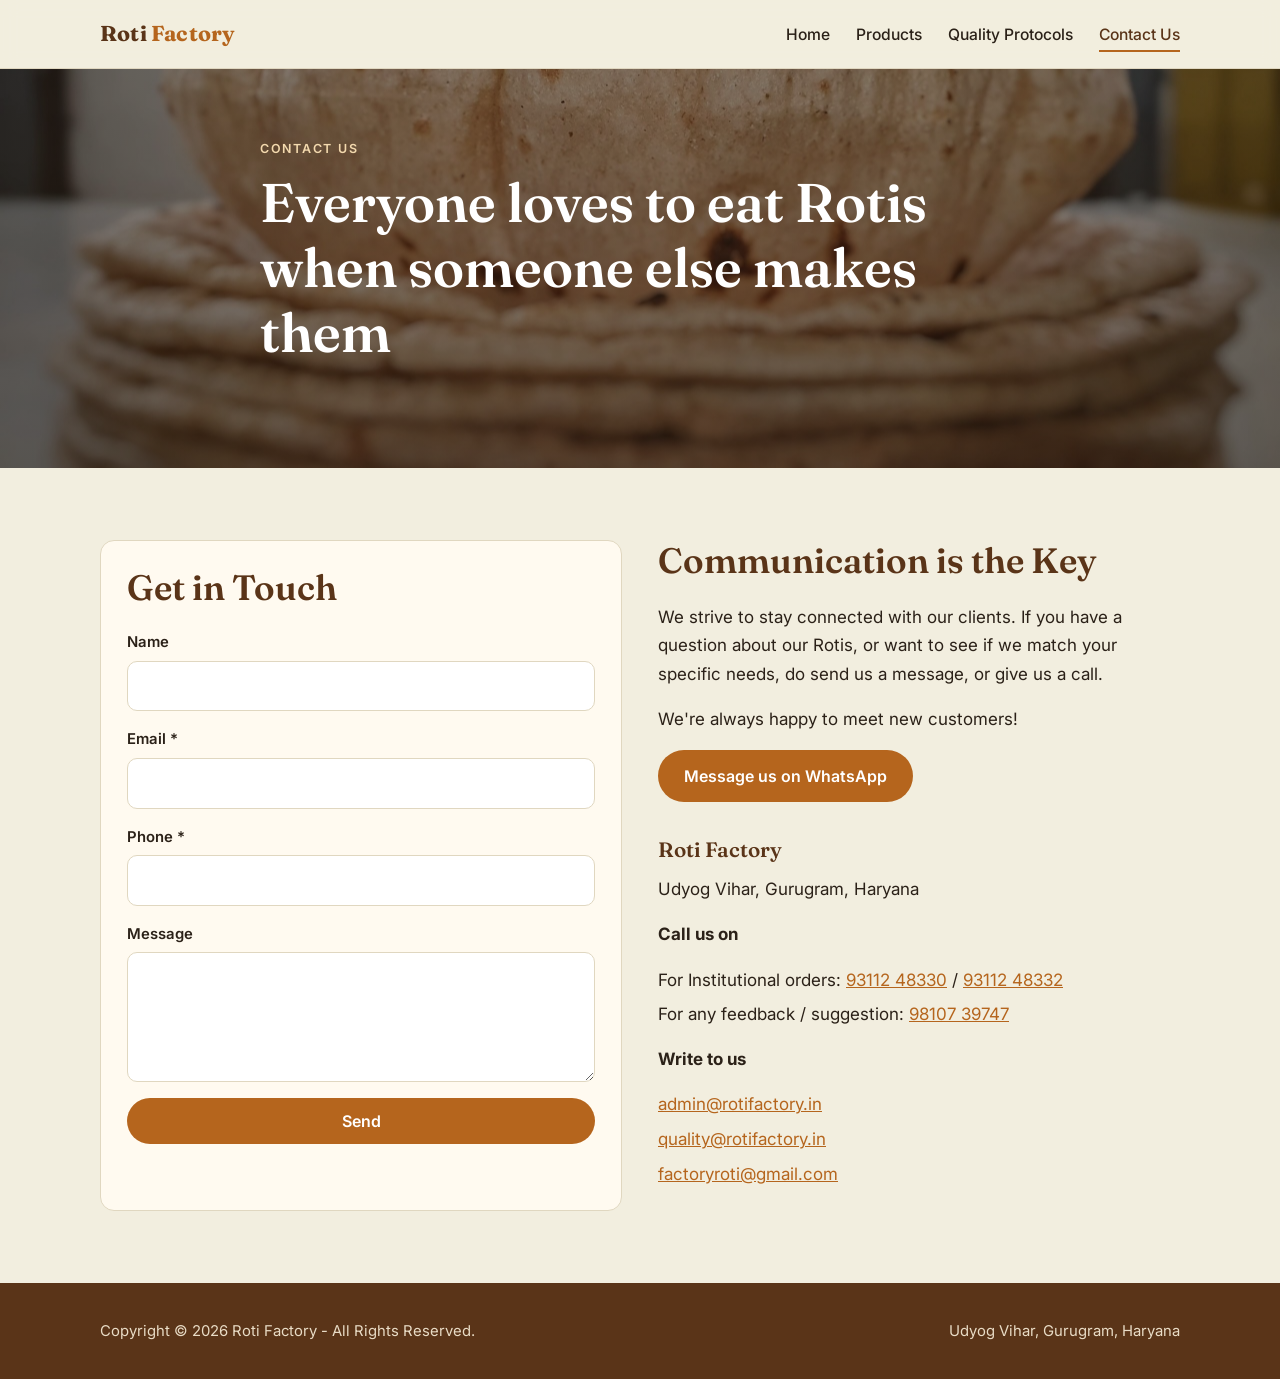
==== contact-us.html @ ac8cdbc5 "Roti Factory site rebuild: pages, photos, client logos, Web3Forms contact form" ====
<!doctype html>
<html lang="en-IN">
<head>
<meta charset="utf-8">
<meta name="viewport" content="width=device-width, initial-scale=1">
<title>Contact Us - Roti Factory</title>
<meta name="description" content="Contact Roti Factory, Udyog Vihar, Gurugram for bulk roti supply to catering, corporate, hotels and hospitals.">
<meta name="theme-color" content="#f2eedf">
<meta name="google-site-verification" content="p2x0LcrmNkjq-Ou--6rIGGnB3i4dapjcu4SXZLHtZ24">
<meta property="og:type" content="website">
<meta property="og:site_name" content="Roti Factory">
<meta property="og:title" content="Contact Us - Roti Factory">
<meta property="og:url" content="https://www.rotifactory.in/contact-us.html">
<meta property="og:image" content="https://www.rotifactory.in/img/hero.jpg">
<link rel="preconnect" href="https://fonts.googleapis.com">
<link rel="preconnect" href="https://fonts.gstatic.com" crossorigin>
<link href="https://fonts.googleapis.com/css2?family=Fraunces:wght@600;700&family=Inter:wght@400;500;600&display=swap" rel="stylesheet">
<link rel="stylesheet" href="style.css">
</head>
<body>
<header class="site-header">
  <div class="wrap">
    <a class="brand" href="index.html">Roti <span>Factory</span></a>
    <button class="menu-btn" aria-label="Menu" aria-expanded="false">Menu</button>
    <nav>
      <ul>
        <li><a href="index.html">Home</a></li>
        <li><a href="products.html">Products</a></li>
        <li><a href="quality-protocols.html">Quality Protocols</a></li>
        <li><a href="contact-us.html" aria-current="page">Contact Us</a></li>
      </ul>
    </nav>
  </div>
</header>

<main>
  <div class="hero small">
    <div class="wrap">
      <div class="eyebrow" style="color:#f3d9ae">Contact Us</div>
      <h1>Everyone loves to eat Rotis when someone else makes them</h1>
    </div>
  </div>

  <section>
    <div class="wrap">
      <div class="split">
        <div class="panel">
          <h2>Get in Touch</h2>
          <form id="contact-form" novalidate>
            <!-- Get a free access key at https://web3forms.com (enter your email, key arrives by mail) and paste it below -->
            <input type="hidden" name="access_key" value="d5fccc11-8921-42d3-9088-ae8025f32817">
            <input type="hidden" name="subject" value="New enquiry from rotifactory.in">
            <input type="hidden" name="from_name" value="Roti Factory Website">
            <input type="checkbox" name="botcheck" class="hp" tabindex="-1" autocomplete="off" aria-hidden="true">
            <label>Name
              <input type="text" name="name" autocomplete="name">
            </label>
            <label>Email *
              <input type="email" name="email" required autocomplete="email">
            </label>
            <label>Phone *
              <input type="tel" name="phone" required autocomplete="tel">
            </label>
            <label>Message
              <textarea name="message"></textarea>
            </label>
            <button class="btn" type="submit">Send</button>
            <div id="form-status" role="status" aria-live="polite"></div>
          </form>
        </div>

        <div>
          <h2>Communication is the Key</h2>
          <p>We strive to stay connected with our clients. If you have a question about our Rotis, or want to see if we match your specific needs, do send us a message, or give us a call.</p>
          <p>We're always happy to meet new customers!</p>
          <p><a class="btn" href="https://wa.me/919310078213" rel="noopener">Message us on WhatsApp</a></p>

          <h3 style="margin-top:36px">Roti Factory</h3>
          <p>Udyog Vihar, Gurugram, Haryana</p>
          <p><strong>Call us on</strong></p>
          <ul class="contact-list">
            <li>For Institutional orders: <a href="tel:+919311248330">93112 48330</a> / <a href="tel:+919311248332">93112 48332</a></li>
            <li>For any feedback / suggestion: <a href="tel:+919810739747">98107 39747</a></li>
          </ul>
          <p><strong>Write to us</strong></p>
          <ul class="contact-list">
            <li><a href="mailto:admin@rotifactory.in">admin@rotifactory.in</a></li>
            <li><a href="mailto:quality@rotifactory.in">quality@rotifactory.in</a></li>
            <li><a href="mailto:factoryroti@gmail.com">factoryroti@gmail.com</a></li>
          </ul>
        </div>
      </div>
    </div>
  </section>
</main>

<footer class="site-footer">
  <div class="wrap">
    <div>Copyright &copy; 2026 Roti Factory - All Rights Reserved.</div>
    <div>Udyog Vihar, Gurugram, Haryana</div>
  </div>
</footer>
<script src="script.js"></script>
</body>
</html>
---- style.css ----
:root{
  --bg:#f2eedf;
  --card:#fffaf0;
  --ink:#2b2118;
  --muted:#6e6152;
  --accent:#b5651d;
  --deep:#5a3418;
  --line:#e0d7c0;
  --radius:14px;
  --max:1120px;
}
*{box-sizing:border-box}
html{scroll-behavior:smooth}
body{margin:0;background:var(--bg);color:var(--ink);font-family:"Inter",system-ui,-apple-system,"Segoe UI",Roboto,sans-serif;line-height:1.65;font-size:17px}
img{max-width:100%;display:block}
a{color:var(--accent)}
h1,h2,h3,h4{font-family:"Fraunces",Georgia,serif;line-height:1.2;color:var(--deep);margin:0 0 .6em}
h1{font-size:clamp(2rem,5vw,3.4rem);font-weight:600}
h2{font-size:clamp(1.6rem,3.2vw,2.2rem);font-weight:600}
h3{font-size:1.3rem;font-weight:600}
p{margin:0 0 1em}
.wrap{max-width:var(--max);margin:0 auto;padding:0 20px}

/* header */
.site-header{position:sticky;top:0;z-index:20;background:rgba(242,238,223,.94);backdrop-filter:blur(8px);border-bottom:1px solid var(--line)}
.site-header .wrap{display:flex;align-items:center;justify-content:space-between;min-height:68px}
.brand{font-family:"Fraunces",Georgia,serif;font-weight:700;font-size:1.35rem;color:var(--deep);text-decoration:none;letter-spacing:.2px}
.brand span{color:var(--accent)}
nav ul{list-style:none;display:flex;gap:26px;margin:0;padding:0}
nav a{color:var(--ink);text-decoration:none;font-weight:500;font-size:.98rem;padding:6px 0;border-bottom:2px solid transparent}
nav a:hover,nav a[aria-current="page"]{border-color:var(--accent);color:var(--deep)}
.menu-btn{display:none;background:none;border:1px solid var(--line);border-radius:8px;padding:8px 12px;font-size:1rem;cursor:pointer;color:var(--deep)}
@media(max-width:760px){
  .menu-btn{display:block}
  nav{position:absolute;left:0;right:0;top:100%;background:var(--bg);border-bottom:1px solid var(--line);display:none}
  nav.open{display:block}
  nav ul{flex-direction:column;gap:0;padding:8px 20px 16px}
  nav a{display:block;padding:12px 0}
}

/* hero */
.hero{position:relative;color:#fff;background:#3a2615 center/cover no-repeat;background-image:linear-gradient(rgba(35,20,8,.55),rgba(35,20,8,.65)),url("img/hero.jpg");min-height:62vh;display:flex;align-items:center}
.hero.small{min-height:34vh}
.hero .wrap{padding-top:70px;padding-bottom:70px}
.hero h1{color:#fff;max-width:760px}
.btn{display:inline-block;background:var(--accent);color:#fff;text-decoration:none;font-weight:600;padding:13px 26px;border-radius:999px;border:0;cursor:pointer;font-size:1rem;font-family:inherit;transition:background .15s,transform .15s}
.btn:hover{background:var(--deep);transform:translateY(-1px)}
.btn.ghost{background:transparent;border:1.5px solid var(--accent);color:var(--accent)}
.btn.ghost:hover{background:var(--accent);color:#fff}

/* sections */
section{padding:72px 0}
section.alt{background:var(--card);border-top:1px solid var(--line);border-bottom:1px solid var(--line)}
.eyebrow{text-transform:uppercase;letter-spacing:.14em;font-size:.78rem;font-weight:600;color:var(--accent);margin-bottom:10px}
.grid{display:grid;gap:26px}
.grid.three{grid-template-columns:repeat(3,1fr)}
.grid.two{grid-template-columns:repeat(2,1fr)}
.grid.four{grid-template-columns:repeat(4,1fr)}
@media(max-width:900px){.grid.three,.grid.four{grid-template-columns:1fr 1fr}}
@media(max-width:620px){.grid.three,.grid.two,.grid.four{grid-template-columns:1fr}}
.card{background:var(--card);border:1px solid var(--line);border-radius:var(--radius);overflow:hidden;display:flex;flex-direction:column}
section.alt .card{background:var(--bg)}
.card .img{aspect-ratio:4/3;background:#e7dfc8;overflow:hidden}
.card .img img{width:100%;height:100%;object-fit:cover}
.card .body{padding:22px 22px 26px;display:flex;flex-direction:column;gap:6px;flex:1}
.card .body .btn{align-self:flex-start;margin-top:auto}
.lede{font-size:1.15rem;color:var(--muted);max-width:720px}

/* client logos */
.clients{display:grid;grid-template-columns:repeat(6,1fr);gap:22px;align-items:center;margin-top:30px}
.clients img{width:100%;height:70px;object-fit:contain}
@media(max-width:900px){.clients{grid-template-columns:repeat(4,1fr)}}
@media(max-width:620px){.clients{grid-template-columns:repeat(3,1fr);gap:16px}
  .clients img{height:52px}}

/* team */
.person{background:var(--card);border:1px solid var(--line);border-radius:var(--radius);padding:24px}
.avatar{width:54px;height:54px;border-radius:50%;background:var(--accent);color:#fff;display:grid;place-items:center;font-family:"Fraunces",Georgia,serif;font-weight:600;font-size:1.2rem;margin-bottom:14px}
.person h3{margin-bottom:.3em}
.person p{color:var(--muted);font-size:.97rem;margin:0}

/* content pages */
.block{padding:56px 0;border-bottom:1px solid var(--line)}
.block:last-of-type{border-bottom:0}
.block ul{padding-left:1.2em;margin:0 0 1em}
.block li{margin-bottom:.55em}
.split{display:grid;grid-template-columns:1fr 1fr;gap:36px;align-items:start}
@media(max-width:820px){.split{grid-template-columns:1fr}}
.photo{border-radius:var(--radius);overflow:hidden;background:#e7dfc8;aspect-ratio:16/10}
.photo img{width:100%;height:100%;object-fit:cover}
.panel{background:var(--card);border:1px solid var(--line);border-radius:var(--radius);padding:26px}
.product{padding:26px;background:var(--card);border:1px solid var(--line);border-radius:var(--radius)}
.product p{margin:0;color:var(--muted)}
.toc{display:flex;flex-wrap:wrap;gap:10px;margin:24px 0 0}
.toc a{background:var(--card);border:1px solid var(--line);color:var(--deep);text-decoration:none;padding:7px 16px;border-radius:999px;font-size:.92rem}
.toc a:hover{border-color:var(--accent)}
:target{scroll-margin-top:90px}

/* contact */
form{display:grid;gap:16px}
label{font-weight:600;font-size:.93rem;display:grid;gap:6px}
input,textarea{font:inherit;padding:12px 14px;border:1px solid var(--line);border-radius:10px;background:#fff;color:var(--ink)}
input:focus,textarea:focus{outline:2px solid var(--accent);outline-offset:1px}
textarea{min-height:130px;resize:vertical}
.hp{position:absolute;left:-9999px}
#form-status{font-weight:500;min-height:1.4em}
#form-status.ok{color:#2f7a3a}
#form-status.err{color:#b3261e}
.contact-list{list-style:none;padding:0;margin:0 0 1em}
.contact-list li{margin-bottom:.4em}

/* footer */
.site-footer{background:var(--deep);color:#e9dcc6;padding:36px 0;font-size:.93rem}
.site-footer a{color:#f3d9ae}
.site-footer .wrap{display:flex;flex-wrap:wrap;gap:12px;justify-content:space-between}
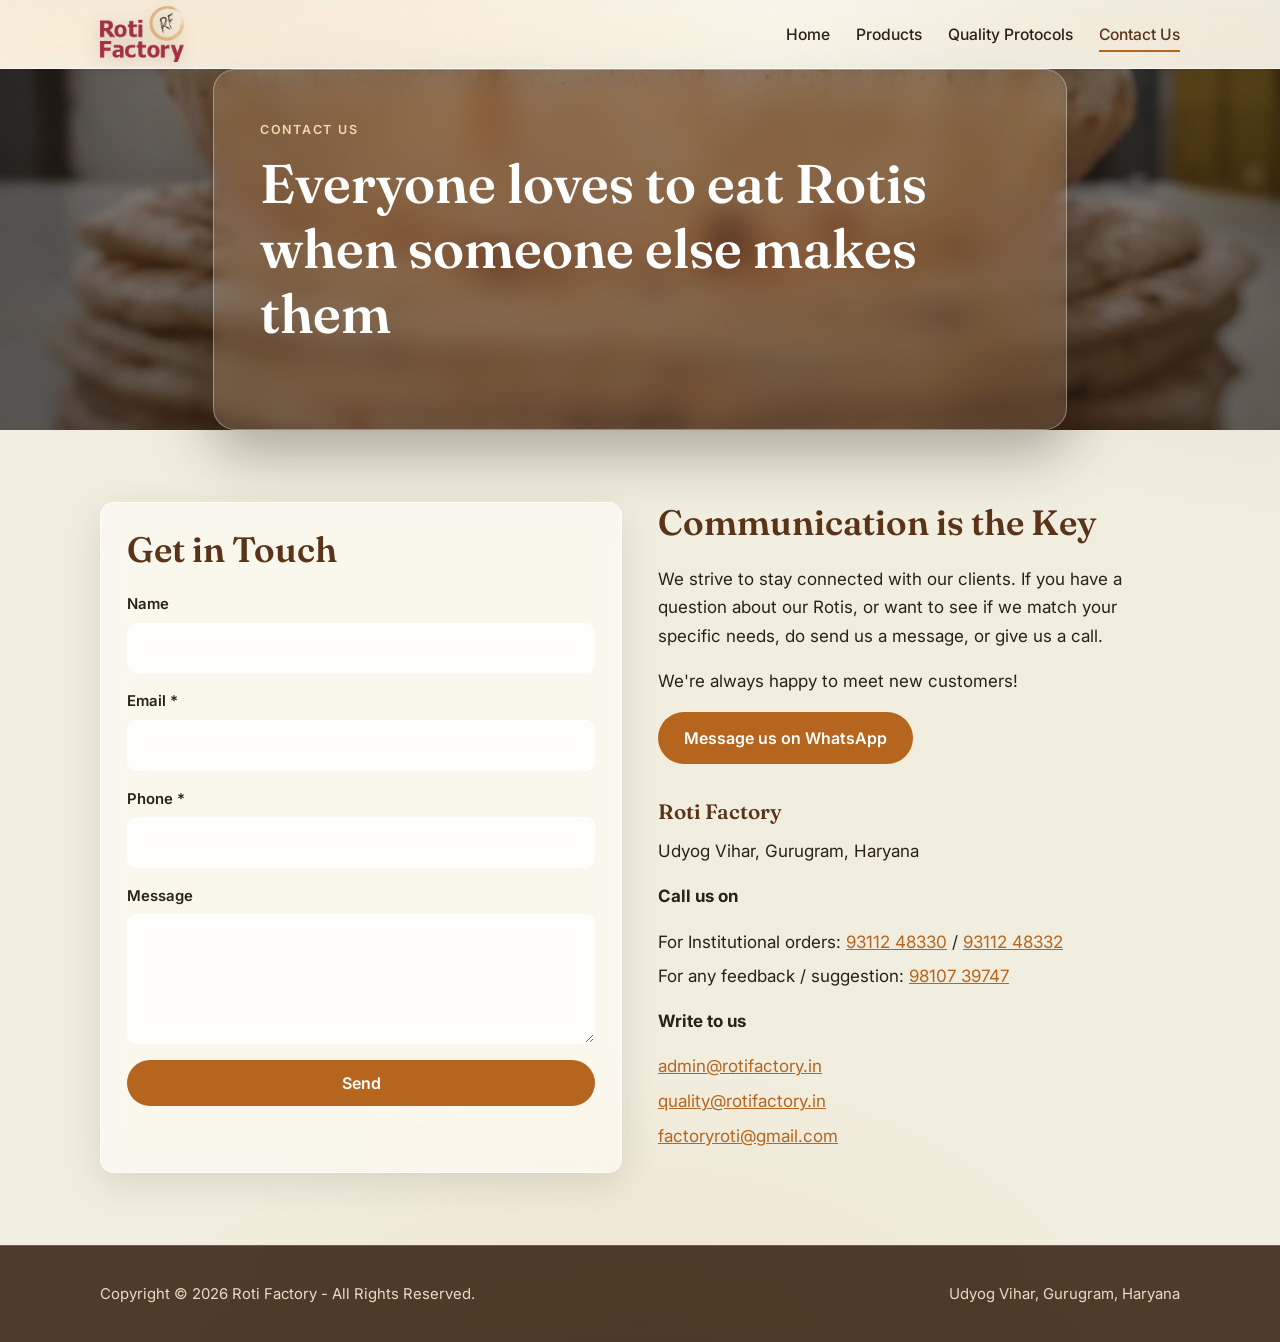
==== commit f254efec: "Add Roti Factory logo to header; glassmorphism design trial" ====
--- a/contact-us.html
+++ b/contact-us.html
@@ -20,7 +20,7 @@
 <body>
 <header class="site-header">
   <div class="wrap">
-    <a class="brand" href="index.html">Roti <span>Factory</span></a>
+    <a class="brand" href="index.html"><img src="img/logo.png" alt="Roti Factory" width="460" height="307"></a>
     <button class="menu-btn" aria-label="Menu" aria-expanded="false">Menu</button>
     <nav>
       <ul>
--- a/style.css
+++ b/style.css
@@ -24,8 +24,8 @@
 /* header */
 .site-header{position:sticky;top:0;z-index:20;background:rgba(242,238,223,.94);backdrop-filter:blur(8px);border-bottom:1px solid var(--line)}
 .site-header .wrap{display:flex;align-items:center;justify-content:space-between;min-height:68px}
-.brand{font-family:"Fraunces",Georgia,serif;font-weight:700;font-size:1.35rem;color:var(--deep);text-decoration:none;letter-spacing:.2px}
-.brand span{color:var(--accent)}
+.brand{display:flex;align-items:center;text-decoration:none;line-height:0}
+.brand img{height:56px;width:auto;display:block;filter:drop-shadow(0 3px 8px rgba(43,33,24,.22))}
 nav ul{list-style:none;display:flex;gap:26px;margin:0;padding:0}
 nav a{color:var(--ink);text-decoration:none;font-weight:500;font-size:.98rem;padding:6px 0;border-bottom:2px solid transparent}
 nav a:hover,nav a[aria-current="page"]{border-color:var(--accent);color:var(--deep)}
@@ -113,3 +113,108 @@
 .site-footer{background:var(--deep);color:#e9dcc6;padding:36px 0;font-size:.93rem}
 .site-footer a{color:#f3d9ae}
 .site-footer .wrap{display:flex;flex-wrap:wrap;gap:12px;justify-content:space-between}
+
+/* ==========================================================================
+   GLASS DESIGN — TRIAL BLOCK
+   To revert to the previous look, delete everything from the line below
+   this comment down to the end of the file. Nothing else needs changing.
+   ========================================================================== */
+
+/* soft colour wash behind everything, so the frosted panels have
+   something to blur — flat cream gave backdrop-filter nothing to work with */
+body{
+  background:
+    radial-gradient(1100px 620px at 12% -8%, rgba(181,101,29,.20), transparent 62%),
+    radial-gradient(950px 700px at 102% 8%, rgba(90,52,24,.16), transparent 58%),
+    radial-gradient(1000px 900px at 50% 118%, rgba(181,101,29,.14), transparent 60%),
+    var(--bg);
+}
+
+/* frosted sticky header */
+.site-header{
+  background:rgba(255,255,255,.45);
+  -webkit-backdrop-filter:blur(22px) saturate(180%);
+  backdrop-filter:blur(22px) saturate(180%);
+  border-bottom:1px solid rgba(255,255,255,.65);
+  box-shadow:0 4px 26px rgba(43,33,24,.10);
+}
+
+/* frosted glass panel holding the hero text */
+.hero .wrap{
+  max-width:880px;
+  padding:50px 46px;
+  background:rgba(255,255,255,.13);
+  -webkit-backdrop-filter:blur(16px) saturate(160%);
+  backdrop-filter:blur(16px) saturate(160%);
+  border:1px solid rgba(255,255,255,.34);
+  border-radius:22px;
+  box-shadow:0 22px 60px rgba(20,10,4,.32);
+}
+@media(max-width:760px){.hero .wrap{padding:34px 24px;border-radius:16px}}
+
+/* translucent sections so the colour wash shows through */
+section.alt{
+  background:rgba(255,250,240,.55);
+  -webkit-backdrop-filter:blur(14px);
+  backdrop-filter:blur(14px);
+  border-top:1px solid rgba(255,255,255,.75);
+  border-bottom:1px solid rgba(255,255,255,.75);
+}
+
+/* glass cards */
+.card,.person,.panel,.product{
+  background:rgba(255,255,255,.55);
+  -webkit-backdrop-filter:blur(18px) saturate(150%);
+  backdrop-filter:blur(18px) saturate(150%);
+  border:1px solid rgba(255,255,255,.75);
+  box-shadow:0 10px 34px rgba(43,33,24,.12);
+}
+section.alt .card{background:rgba(255,255,255,.6)}
+
+/* glass pills (table of contents) */
+.toc a{
+  background:rgba(255,255,255,.55);
+  -webkit-backdrop-filter:blur(12px);
+  backdrop-filter:blur(12px);
+  border-color:rgba(255,255,255,.85);
+  box-shadow:0 6px 18px rgba(43,33,24,.08);
+}
+
+/* glass form fields */
+input,textarea{
+  background:rgba(255,255,255,.65);
+  -webkit-backdrop-filter:blur(10px);
+  backdrop-filter:blur(10px);
+  border-color:rgba(255,255,255,.9);
+}
+
+/* ghost buttons get a frosted fill instead of sitting bare on the card */
+.btn.ghost{background:rgba(255,255,255,.5);-webkit-backdrop-filter:blur(10px);backdrop-filter:blur(10px)}
+
+/* glass menu button */
+.menu-btn{
+  background:rgba(255,255,255,.5);
+  -webkit-backdrop-filter:blur(12px);
+  backdrop-filter:blur(12px);
+  border-color:rgba(255,255,255,.8);
+}
+@media(max-width:760px){
+  nav{
+    background:rgba(242,238,223,.72);
+    -webkit-backdrop-filter:blur(20px) saturate(180%);
+    backdrop-filter:blur(20px) saturate(180%);
+    border-bottom:1px solid rgba(255,255,255,.7);
+  }
+}
+
+/* dark glass footer */
+.site-footer{
+  background:rgba(52,30,14,.86);
+  -webkit-backdrop-filter:blur(18px) saturate(160%);
+  backdrop-filter:blur(18px) saturate(160%);
+  border-top:1px solid rgba(255,255,255,.18);
+}
+
+/* ==========================================================================
+   END OF GLASS TRIAL BLOCK
+   ========================================================================== */
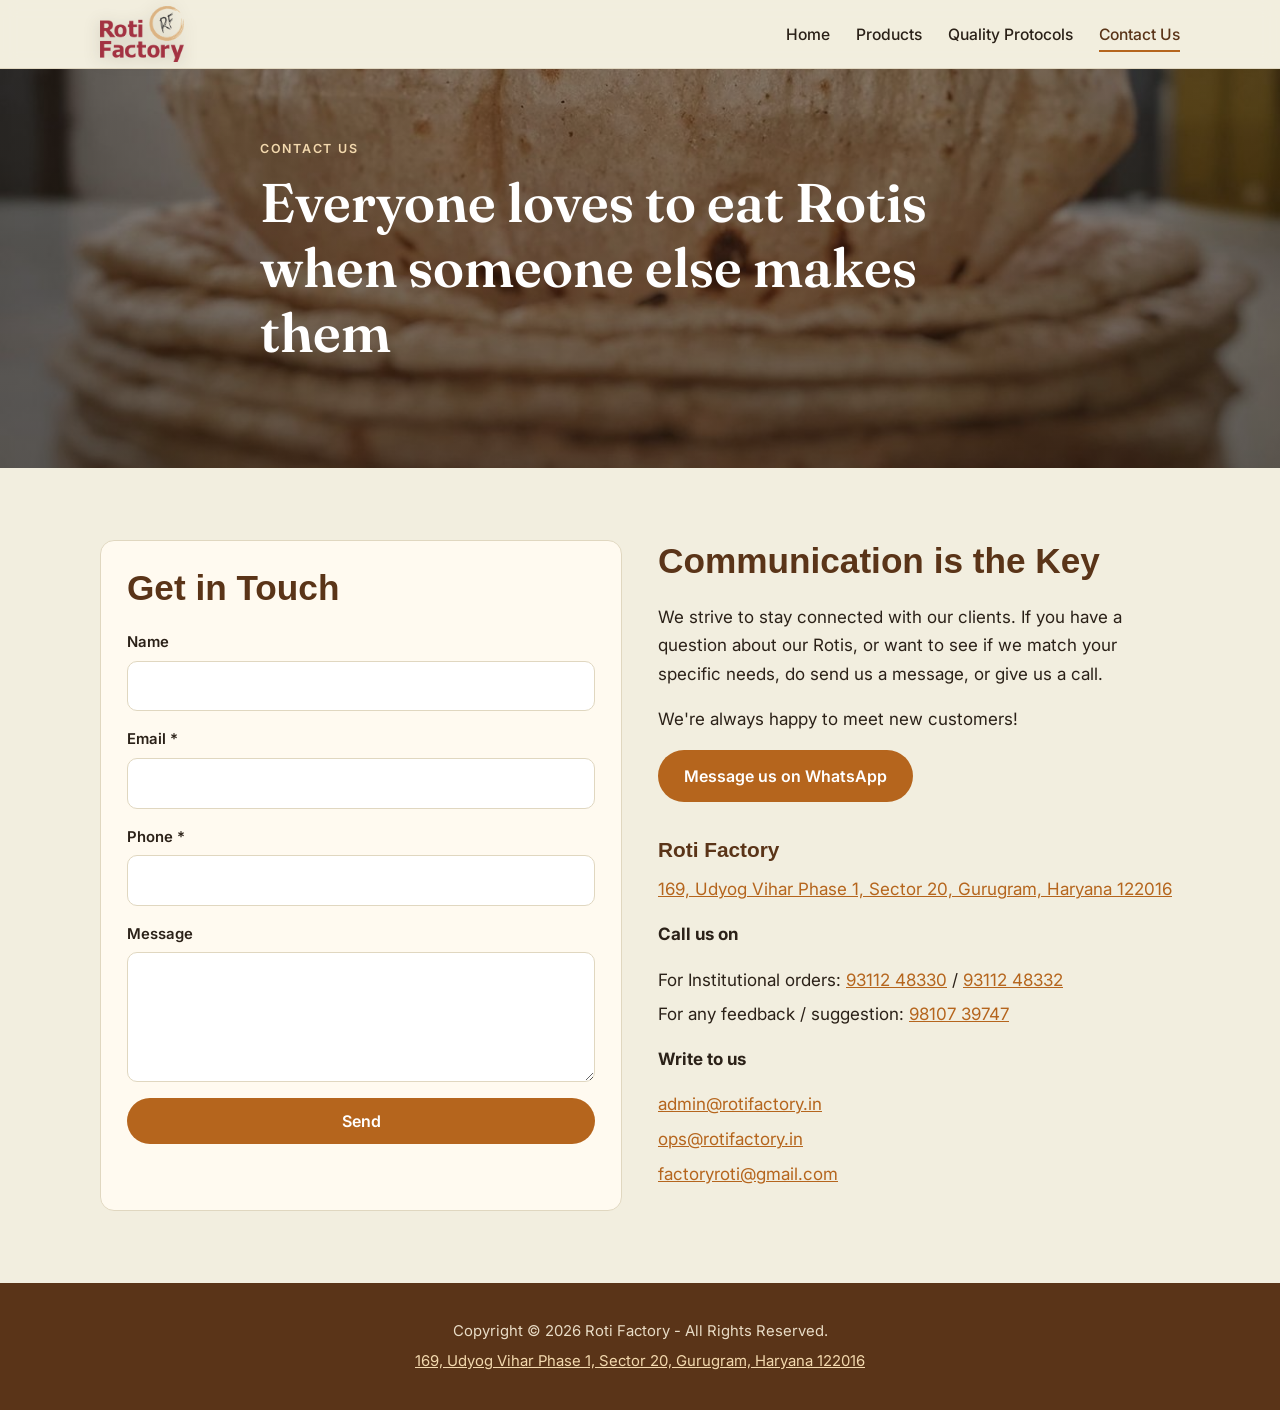
==== commit 3509abd5: "Update clients, contact details, badge, footer, fonts, animations" ====
--- a/contact-us.html
+++ b/contact-us.html
@@ -4,7 +4,7 @@
 <meta charset="utf-8">
 <meta name="viewport" content="width=device-width, initial-scale=1">
 <title>Contact Us - Roti Factory</title>
-<meta name="description" content="Contact Roti Factory, Udyog Vihar, Gurugram for bulk roti supply to catering, corporate, hotels and hospitals.">
+<meta name="description" content="Contact Roti Factory, 169 Udyog Vihar Phase 1, Sector 20, Gurugram 122016 for bulk roti supply to catering, corporate, hotels and hospitals.">
 <meta name="theme-color" content="#f2eedf">
 <meta name="google-site-verification" content="p2x0LcrmNkjq-Ou--6rIGGnB3i4dapjcu4SXZLHtZ24">
 <meta property="og:type" content="website">
@@ -15,7 +15,7 @@
 <link rel="preconnect" href="https://fonts.googleapis.com">
 <link rel="preconnect" href="https://fonts.gstatic.com" crossorigin>
 <link href="https://fonts.googleapis.com/css2?family=Fraunces:wght@600;700&family=Inter:wght@400;500;600&display=swap" rel="stylesheet">
-<link rel="stylesheet" href="style.css">
+<link rel="stylesheet" href="style.css?v=11">
 </head>
 <body>
 <header class="site-header">
@@ -76,7 +76,7 @@
           <p><a class="btn" href="https://wa.me/919310078213" rel="noopener">Message us on WhatsApp</a></p>
 
           <h3 style="margin-top:36px">Roti Factory</h3>
-          <p>Udyog Vihar, Gurugram, Haryana</p>
+          <p><a href="https://share.google/IOlHJ1TjLToH0IFwC" rel="noopener" title="View on Google Maps">169, Udyog Vihar Phase 1, Sector 20, Gurugram, Haryana 122016</a></p>
           <p><strong>Call us on</strong></p>
           <ul class="contact-list">
             <li>For Institutional orders: <a href="tel:+919311248330">93112 48330</a> / <a href="tel:+919311248332">93112 48332</a></li>
@@ -85,7 +85,7 @@
           <p><strong>Write to us</strong></p>
           <ul class="contact-list">
             <li><a href="mailto:admin@rotifactory.in">admin@rotifactory.in</a></li>
-            <li><a href="mailto:quality@rotifactory.in">quality@rotifactory.in</a></li>
+            <li><a href="mailto:ops@rotifactory.in">ops@rotifactory.in</a></li>
             <li><a href="mailto:factoryroti@gmail.com">factoryroti@gmail.com</a></li>
           </ul>
         </div>
@@ -97,9 +97,9 @@
 <footer class="site-footer">
   <div class="wrap">
     <div>Copyright &copy; 2026 Roti Factory - All Rights Reserved.</div>
-    <div>Udyog Vihar, Gurugram, Haryana</div>
+    <div><a href="https://share.google/IOlHJ1TjLToH0IFwC" rel="noopener" title="View on Google Maps">169, Udyog Vihar Phase 1, Sector 20, Gurugram, Haryana 122016</a></div>
   </div>
 </footer>
-<script src="script.js"></script>
+<script src="script.js?v=3"></script>
 </body>
 </html>
--- a/style.css
+++ b/style.css
@@ -14,7 +14,8 @@
 body{margin:0;background:var(--bg);color:var(--ink);font-family:"Inter",system-ui,-apple-system,"Segoe UI",Roboto,sans-serif;line-height:1.65;font-size:17px}
 img{max-width:100%;display:block}
 a{color:var(--accent)}
-h1,h2,h3,h4{font-family:"Fraunces",Georgia,serif;line-height:1.2;color:var(--deep);margin:0 0 .6em}
+h1,h2,h3,h4{font-family:Arial,Helvetica,sans-serif;line-height:1.2;color:var(--deep);margin:0 0 .6em}
+h1{font-family:"Fraunces",Georgia,serif}
 h1{font-size:clamp(2rem,5vw,3.4rem);font-weight:600}
 h2{font-size:clamp(1.6rem,3.2vw,2.2rem);font-weight:600}
 h3{font-size:1.3rem;font-weight:600}
@@ -74,9 +75,9 @@
   .clients img{height:52px}}
 
 /* team */
-.person{background:var(--card);border:1px solid var(--line);border-radius:var(--radius);padding:24px}
-.avatar{width:54px;height:54px;border-radius:50%;background:var(--accent);color:#fff;display:grid;place-items:center;font-family:"Fraunces",Georgia,serif;font-weight:600;font-size:1.2rem;margin-bottom:14px}
-.person h3{margin-bottom:.3em}
+.person{background:var(--card);border:1px solid var(--line);border-radius:var(--radius);padding:24px;text-align:center}
+.avatar{width:54px;height:54px;border-radius:50%;background:var(--accent);color:#fff;display:grid;place-items:center;font-family:Arial,Helvetica,sans-serif;font-weight:700;font-size:1.2rem;margin:0 auto 14px}
+.person h3{margin-bottom:.3em;font-weight:700}
 .person p{color:var(--muted);font-size:.97rem;margin:0}
 
 /* content pages */
@@ -88,6 +89,8 @@
 @media(max-width:820px){.split{grid-template-columns:1fr}}
 .photo{border-radius:var(--radius);overflow:hidden;background:#e7dfc8;aspect-ratio:16/10}
 .photo img{width:100%;height:100%;object-fit:cover}
+.photo.seal{display:flex;align-items:center;justify-content:center;background:transparent}
+.photo.seal img{width:auto;height:auto;max-width:82%;max-height:86%;object-fit:contain}
 .panel{background:var(--card);border:1px solid var(--line);border-radius:var(--radius);padding:26px}
 .product{padding:26px;background:var(--card);border:1px solid var(--line);border-radius:var(--radius)}
 .product p{margin:0;color:var(--muted)}
@@ -109,112 +112,25 @@
 .contact-list{list-style:none;padding:0;margin:0 0 1em}
 .contact-list li{margin-bottom:.4em}
 
+/* entrance animations — opacity/transform only (GPU-cheap, no lag) */
+html.js .rv{opacity:0}
+html.js .rv.in{animation:rvUp .8s cubic-bezier(.22,.61,.36,1) both}
+html.js .rv.l.in{animation-name:rvLeft}
+html.js .rv.r.in{animation-name:rvRight}
+html.js .rv .img img,html.js .rv .photo img{transform:scale(1.06)}
+html.js .rv.in .img img,html.js .rv.in .photo img{animation:rvSettle 1.6s ease-out both}
+@keyframes rvUp{from{opacity:0;transform:translateY(26px)}to{opacity:1;transform:none}}
+@keyframes rvLeft{from{opacity:0;transform:translate(-44px,14px)}to{opacity:1;transform:none}}
+@keyframes rvRight{from{opacity:0;transform:translate(44px,14px)}to{opacity:1;transform:none}}
+@keyframes rvSettle{from{transform:scale(1.06)}to{transform:scale(1)}}
+@media(prefers-reduced-motion:reduce){
+  html.js .rv{opacity:1}
+  html.js .rv.in,.rv.in *{animation:none}
+  html.js .rv .img img,html.js .rv .photo img{transform:none;animation:none}
+}
+
 /* footer */
 .site-footer{background:var(--deep);color:#e9dcc6;padding:36px 0;font-size:.93rem}
 .site-footer a{color:#f3d9ae}
-.site-footer .wrap{display:flex;flex-wrap:wrap;gap:12px;justify-content:space-between}
+.site-footer .wrap{display:flex;flex-direction:column;align-items:center;text-align:center;gap:6px}
 
-/* ==========================================================================
-   GLASS DESIGN — TRIAL BLOCK
-   To revert to the previous look, delete everything from the line below
-   this comment down to the end of the file. Nothing else needs changing.
-   ========================================================================== */
-
-/* soft colour wash behind everything, so the frosted panels have
-   something to blur — flat cream gave backdrop-filter nothing to work with */
-body{
-  background:
-    radial-gradient(1100px 620px at 12% -8%, rgba(181,101,29,.20), transparent 62%),
-    radial-gradient(950px 700px at 102% 8%, rgba(90,52,24,.16), transparent 58%),
-    radial-gradient(1000px 900px at 50% 118%, rgba(181,101,29,.14), transparent 60%),
-    var(--bg);
-}
-
-/* frosted sticky header */
-.site-header{
-  background:rgba(255,255,255,.45);
-  -webkit-backdrop-filter:blur(22px) saturate(180%);
-  backdrop-filter:blur(22px) saturate(180%);
-  border-bottom:1px solid rgba(255,255,255,.65);
-  box-shadow:0 4px 26px rgba(43,33,24,.10);
-}
-
-/* frosted glass panel holding the hero text */
-.hero .wrap{
-  max-width:880px;
-  padding:50px 46px;
-  background:rgba(255,255,255,.13);
-  -webkit-backdrop-filter:blur(16px) saturate(160%);
-  backdrop-filter:blur(16px) saturate(160%);
-  border:1px solid rgba(255,255,255,.34);
-  border-radius:22px;
-  box-shadow:0 22px 60px rgba(20,10,4,.32);
-}
-@media(max-width:760px){.hero .wrap{padding:34px 24px;border-radius:16px}}
-
-/* translucent sections so the colour wash shows through */
-section.alt{
-  background:rgba(255,250,240,.55);
-  -webkit-backdrop-filter:blur(14px);
-  backdrop-filter:blur(14px);
-  border-top:1px solid rgba(255,255,255,.75);
-  border-bottom:1px solid rgba(255,255,255,.75);
-}
-
-/* glass cards */
-.card,.person,.panel,.product{
-  background:rgba(255,255,255,.55);
-  -webkit-backdrop-filter:blur(18px) saturate(150%);
-  backdrop-filter:blur(18px) saturate(150%);
-  border:1px solid rgba(255,255,255,.75);
-  box-shadow:0 10px 34px rgba(43,33,24,.12);
-}
-section.alt .card{background:rgba(255,255,255,.6)}
-
-/* glass pills (table of contents) */
-.toc a{
-  background:rgba(255,255,255,.55);
-  -webkit-backdrop-filter:blur(12px);
-  backdrop-filter:blur(12px);
-  border-color:rgba(255,255,255,.85);
-  box-shadow:0 6px 18px rgba(43,33,24,.08);
-}
-
-/* glass form fields */
-input,textarea{
-  background:rgba(255,255,255,.65);
-  -webkit-backdrop-filter:blur(10px);
-  backdrop-filter:blur(10px);
-  border-color:rgba(255,255,255,.9);
-}
-
-/* ghost buttons get a frosted fill instead of sitting bare on the card */
-.btn.ghost{background:rgba(255,255,255,.5);-webkit-backdrop-filter:blur(10px);backdrop-filter:blur(10px)}
-
-/* glass menu button */
-.menu-btn{
-  background:rgba(255,255,255,.5);
-  -webkit-backdrop-filter:blur(12px);
-  backdrop-filter:blur(12px);
-  border-color:rgba(255,255,255,.8);
-}
-@media(max-width:760px){
-  nav{
-    background:rgba(242,238,223,.72);
-    -webkit-backdrop-filter:blur(20px) saturate(180%);
-    backdrop-filter:blur(20px) saturate(180%);
-    border-bottom:1px solid rgba(255,255,255,.7);
-  }
-}
-
-/* dark glass footer */
-.site-footer{
-  background:rgba(52,30,14,.86);
-  -webkit-backdrop-filter:blur(18px) saturate(160%);
-  backdrop-filter:blur(18px) saturate(160%);
-  border-top:1px solid rgba(255,255,255,.18);
-}
-
-/* ==========================================================================
-   END OF GLASS TRIAL BLOCK
-   ========================================================================== */
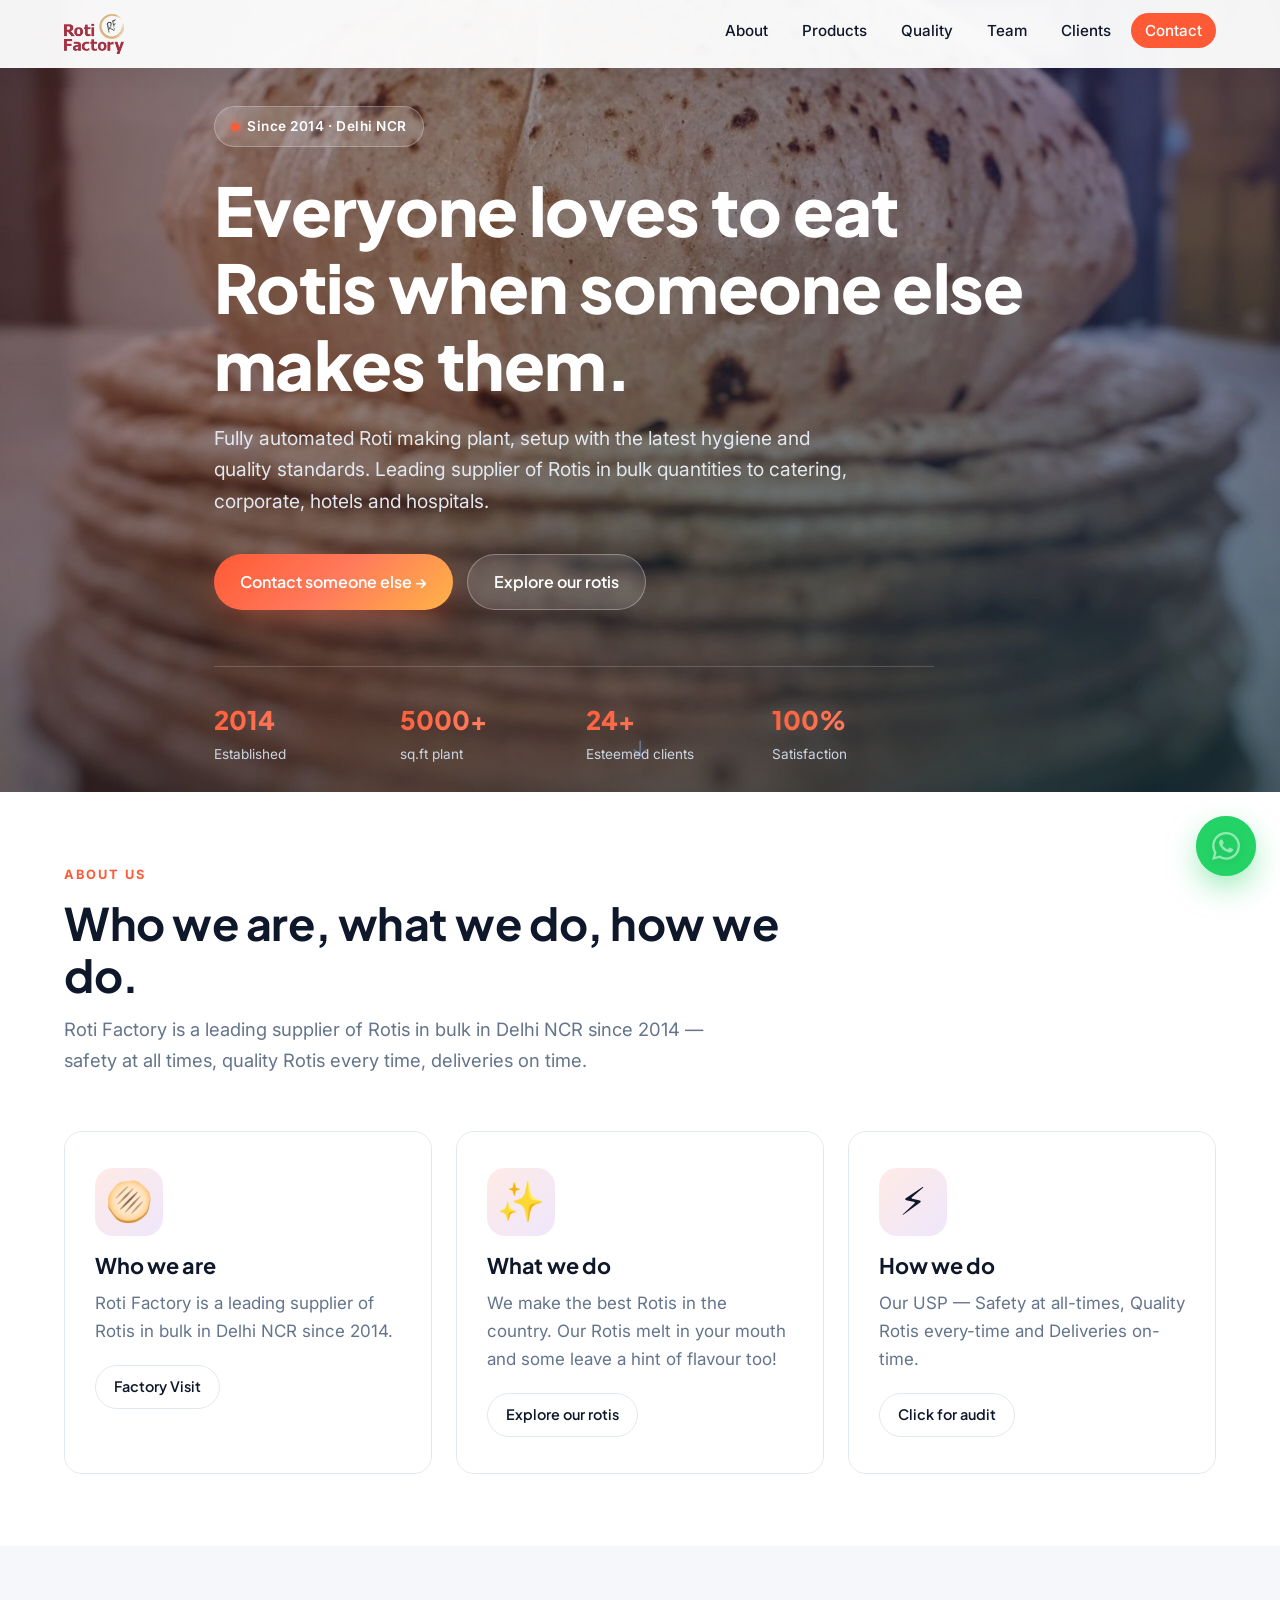
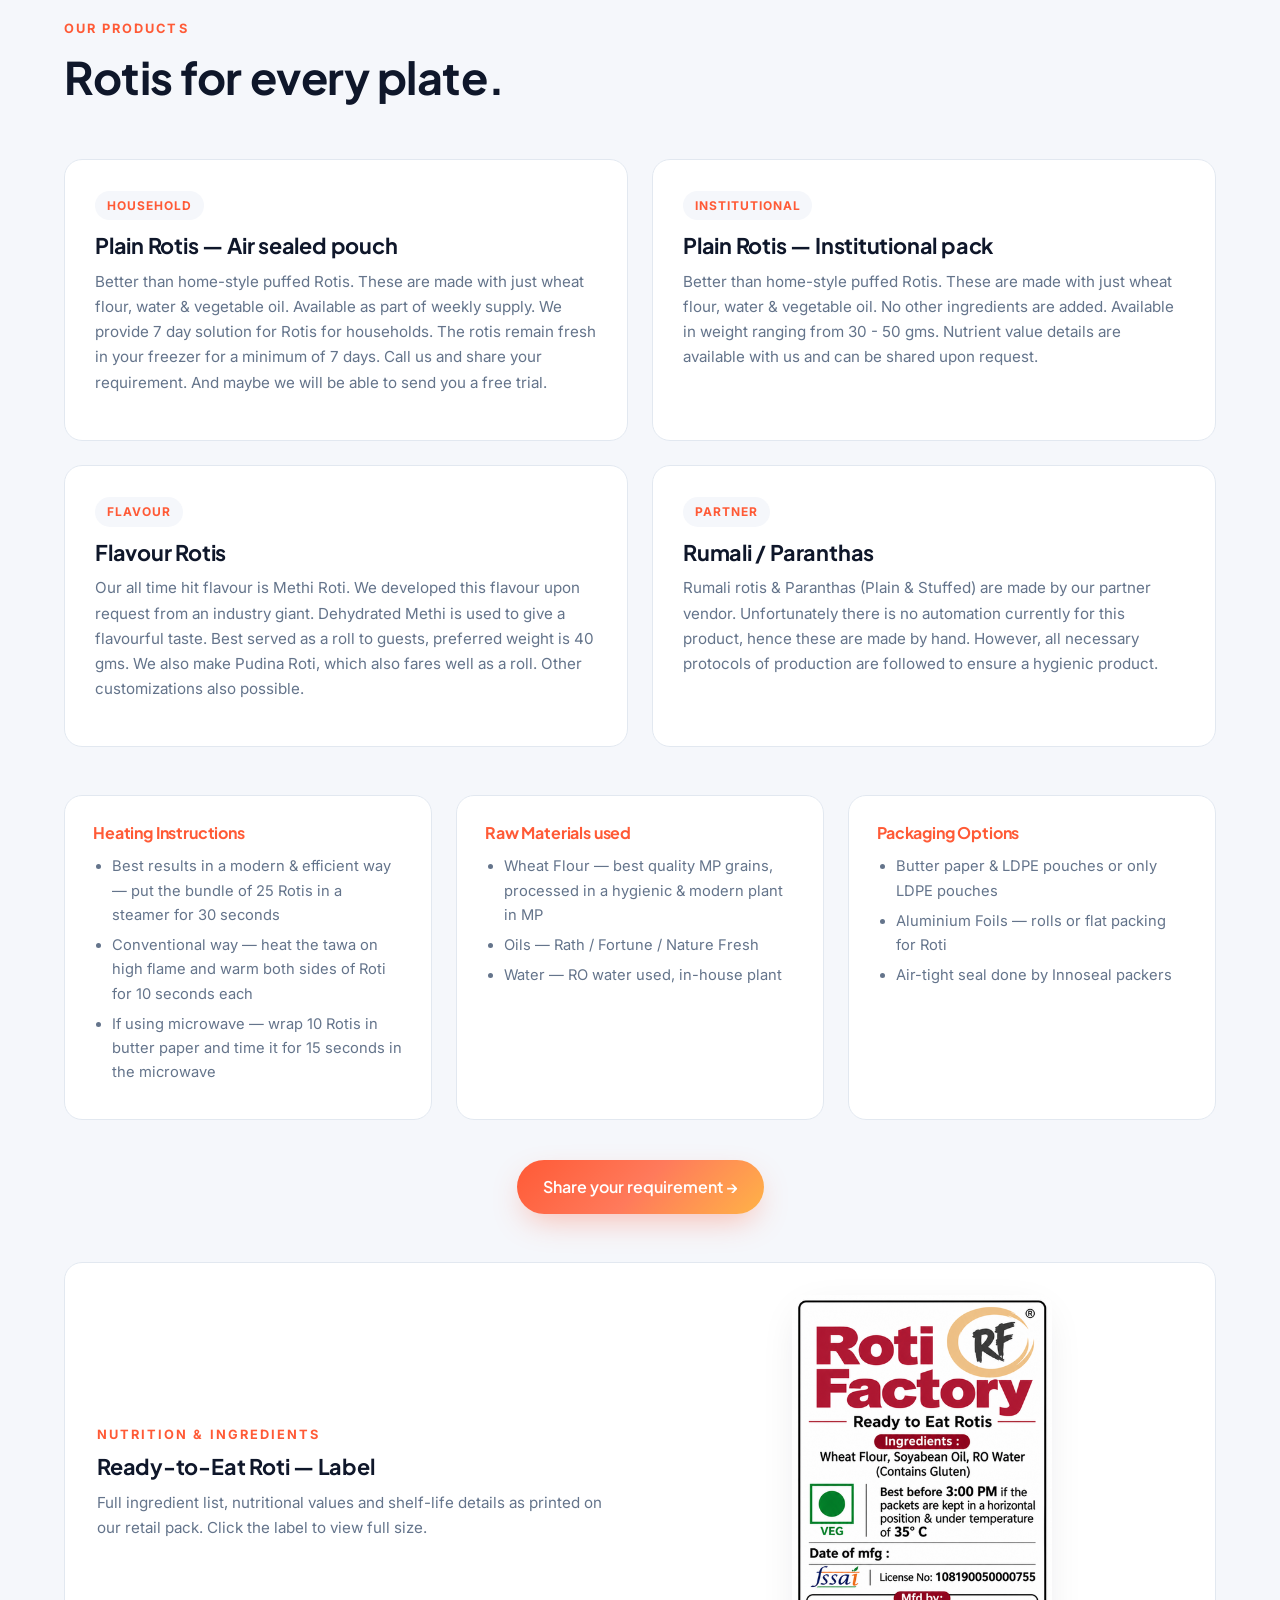
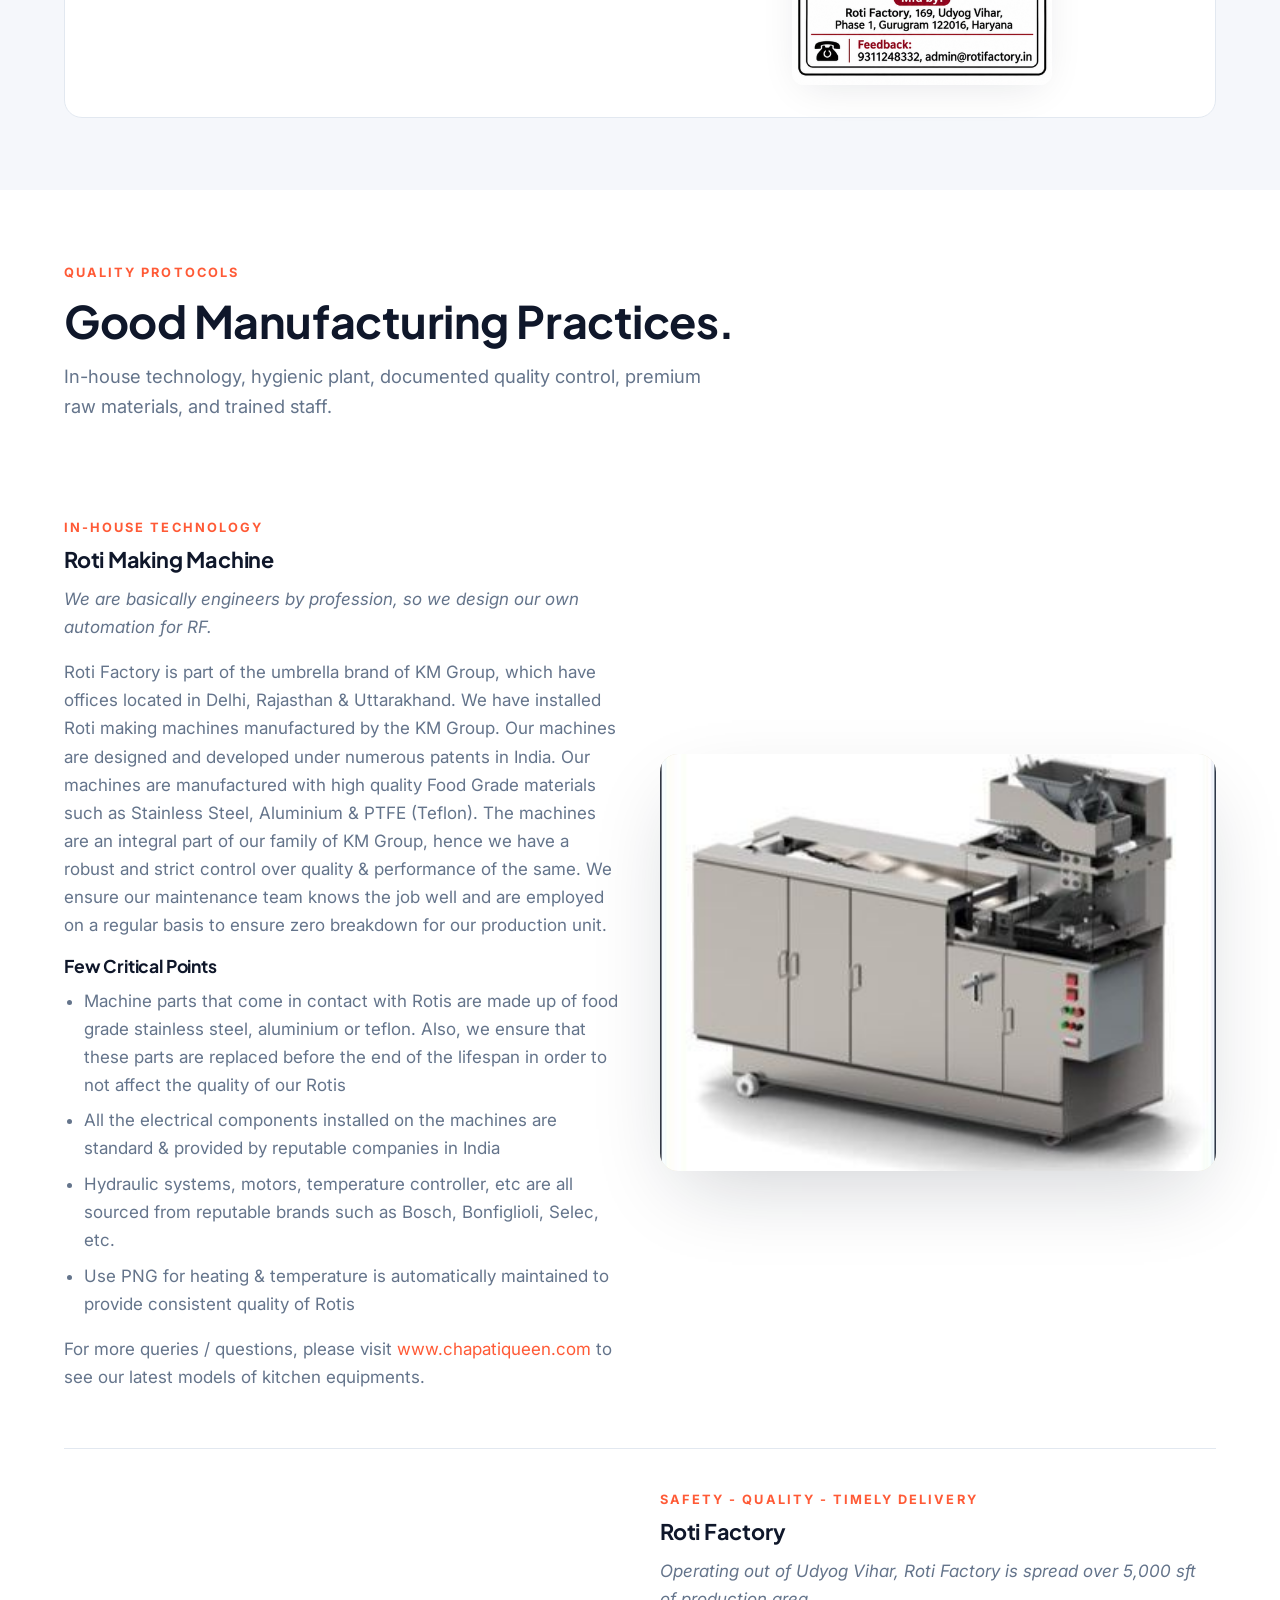
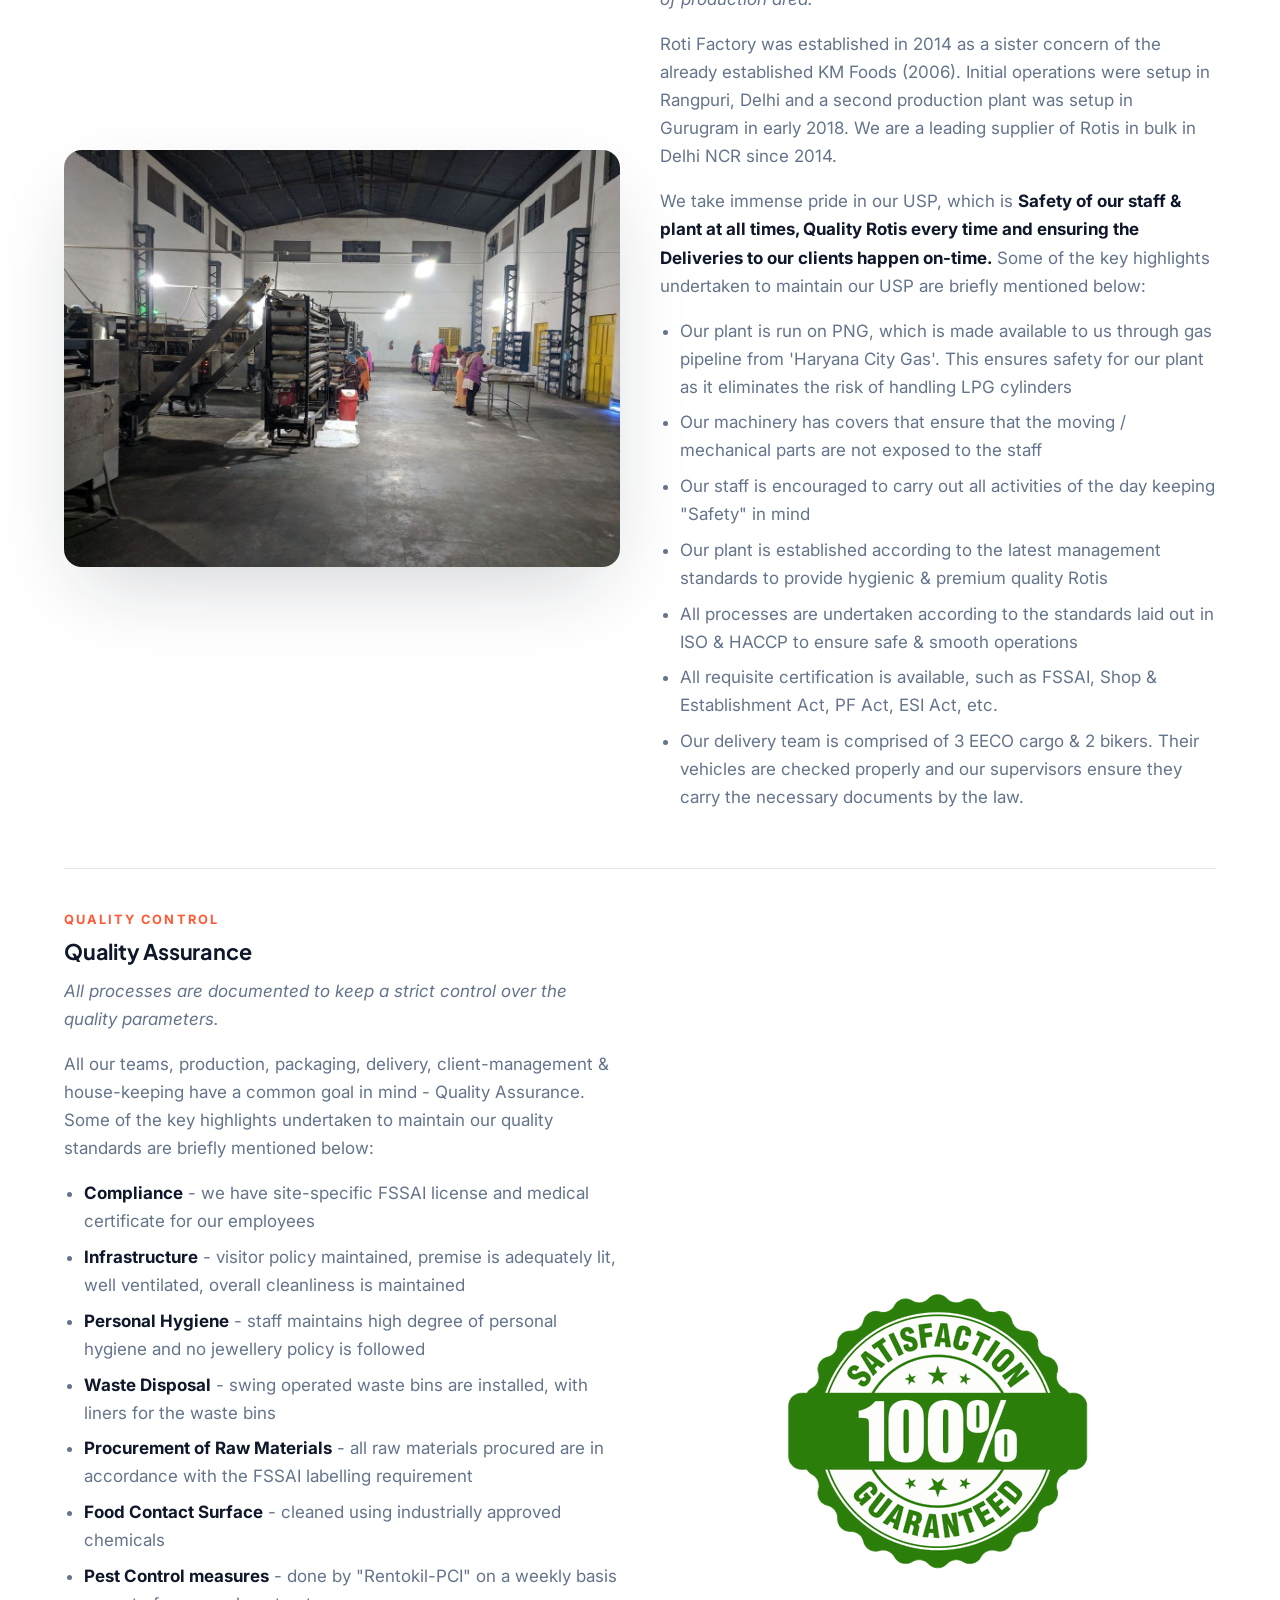
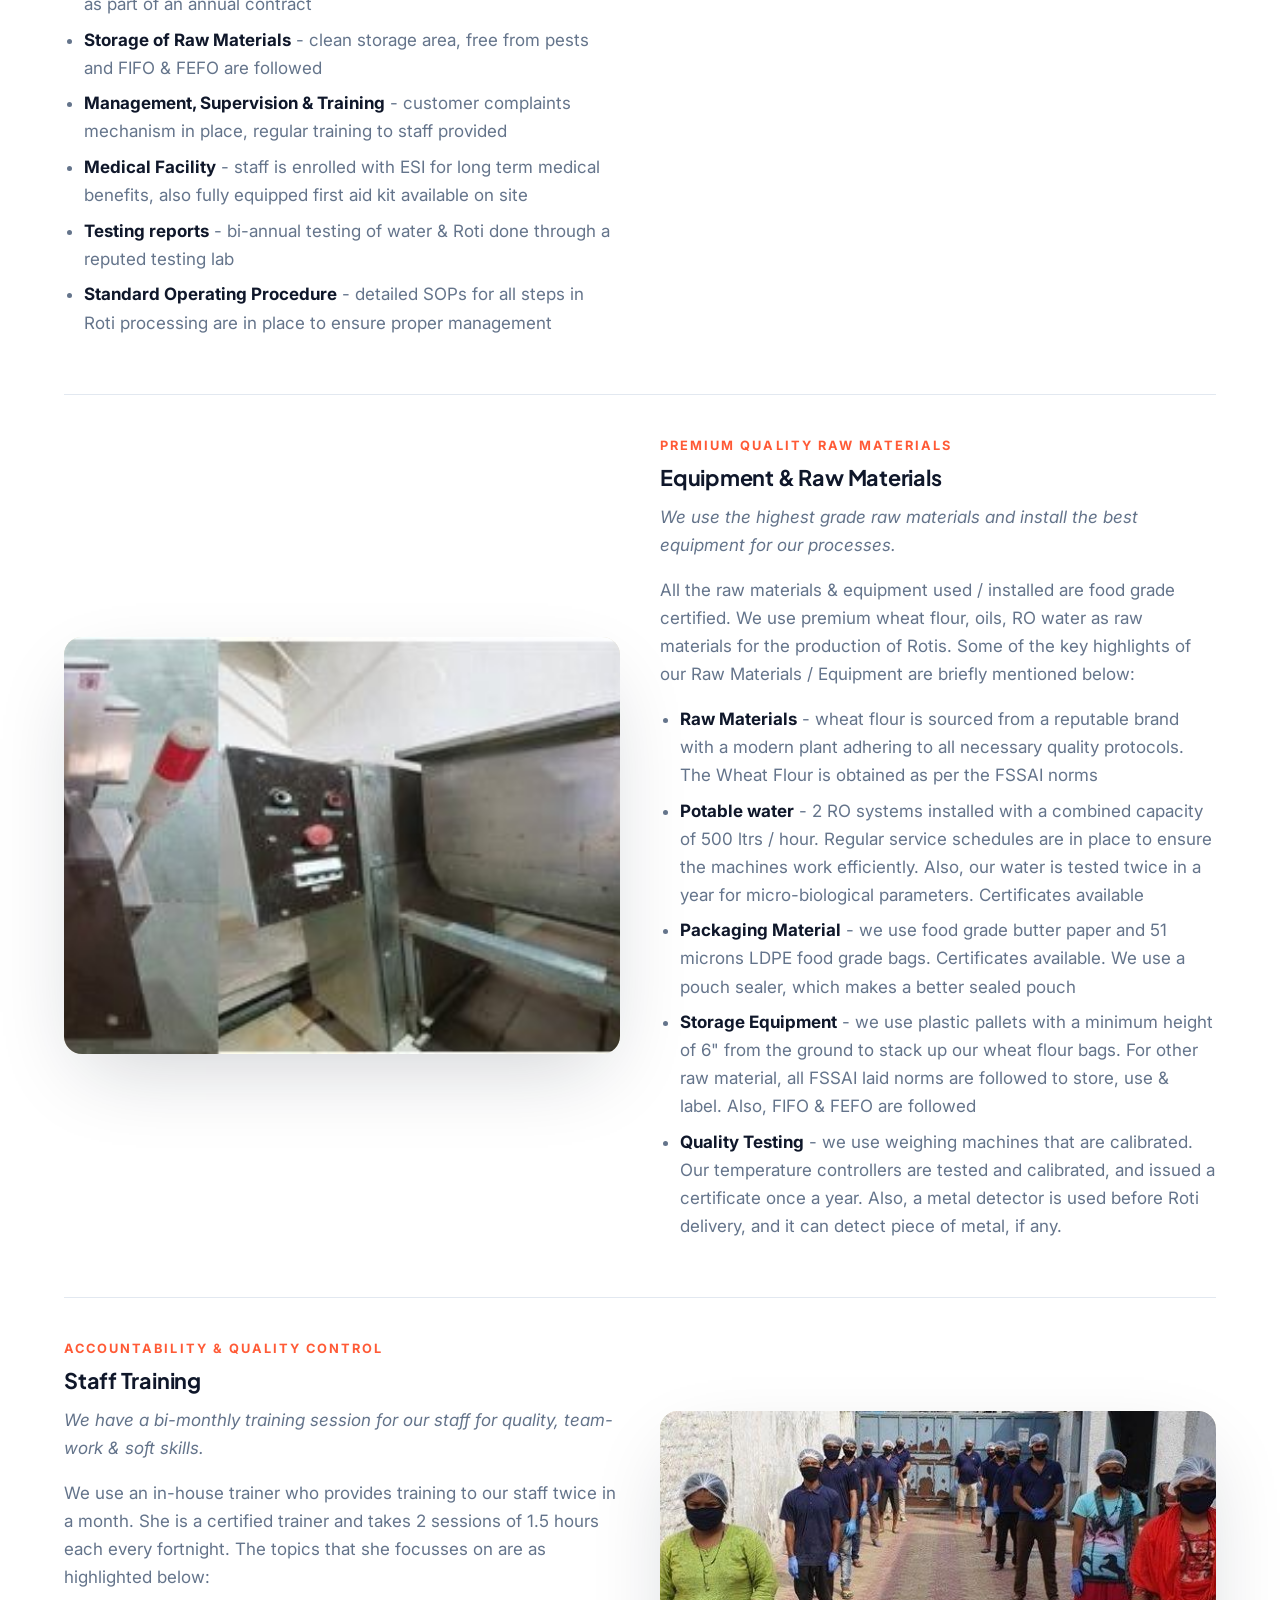
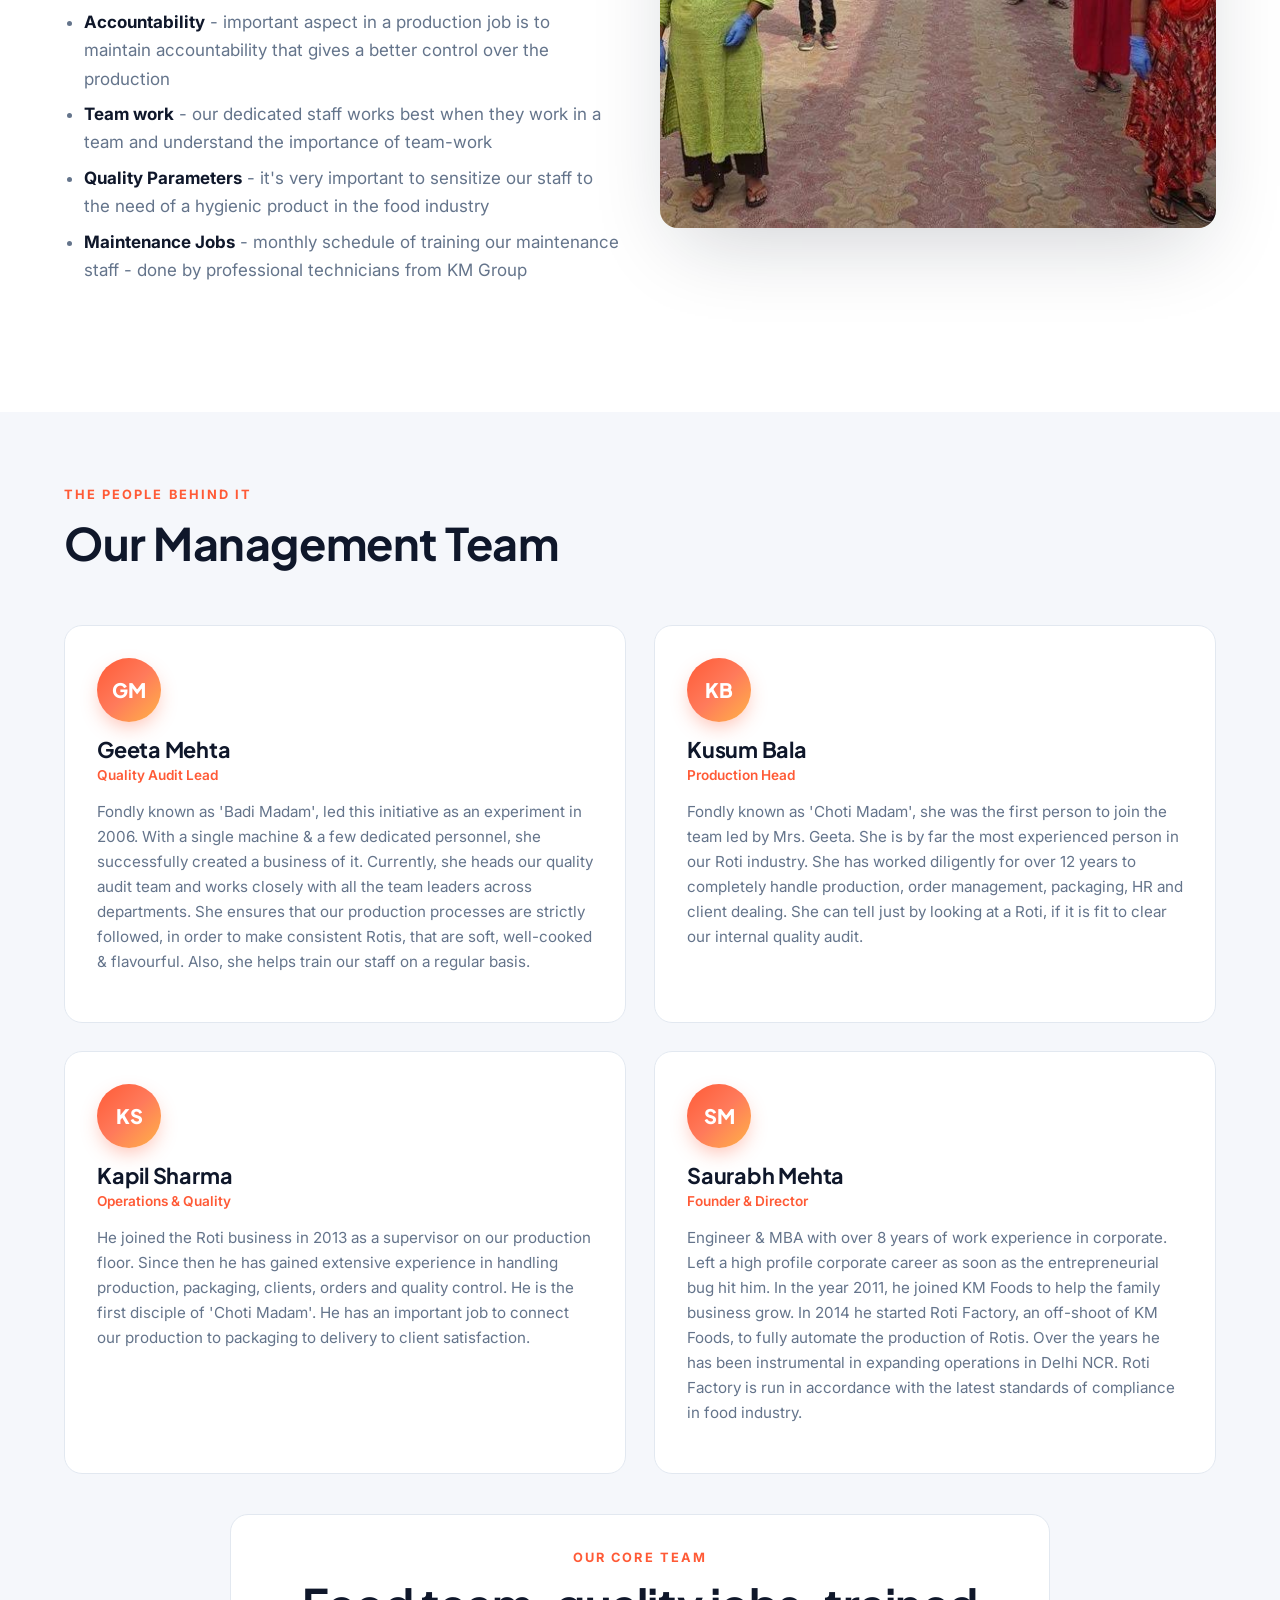
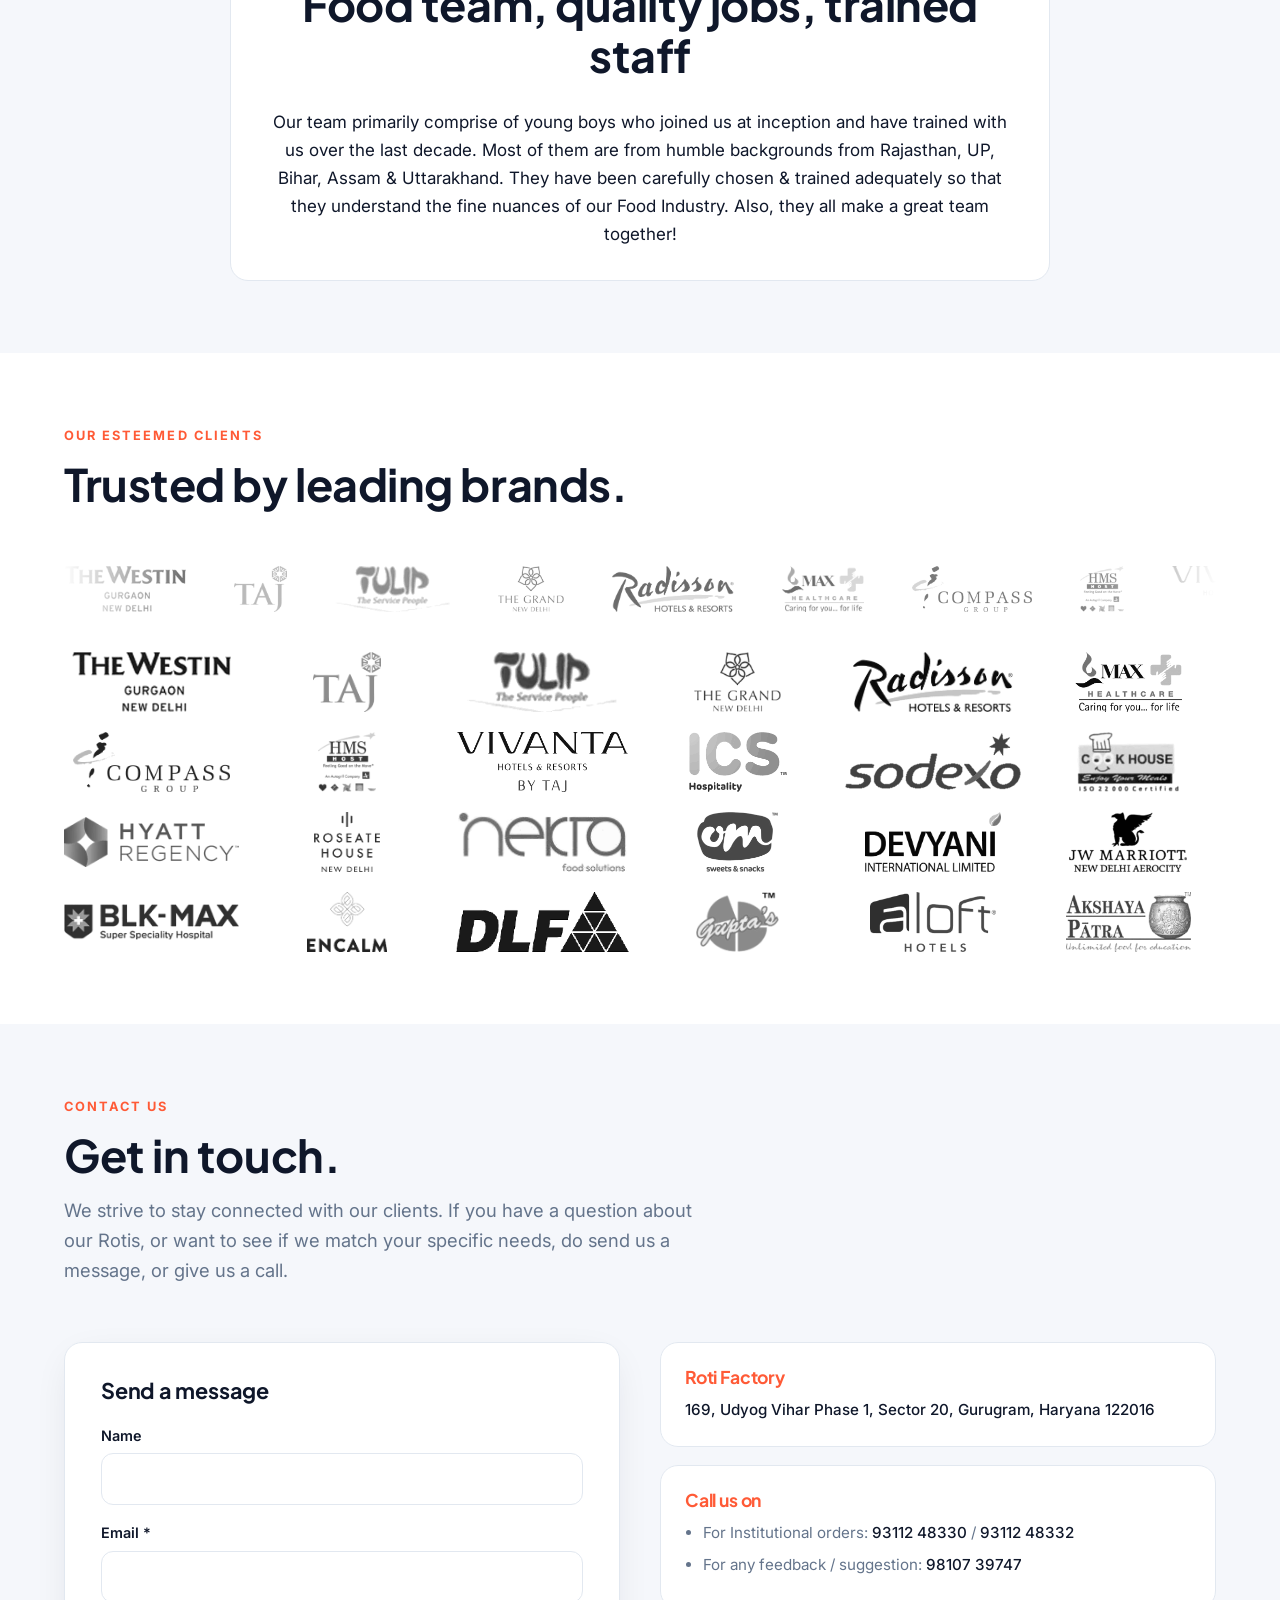
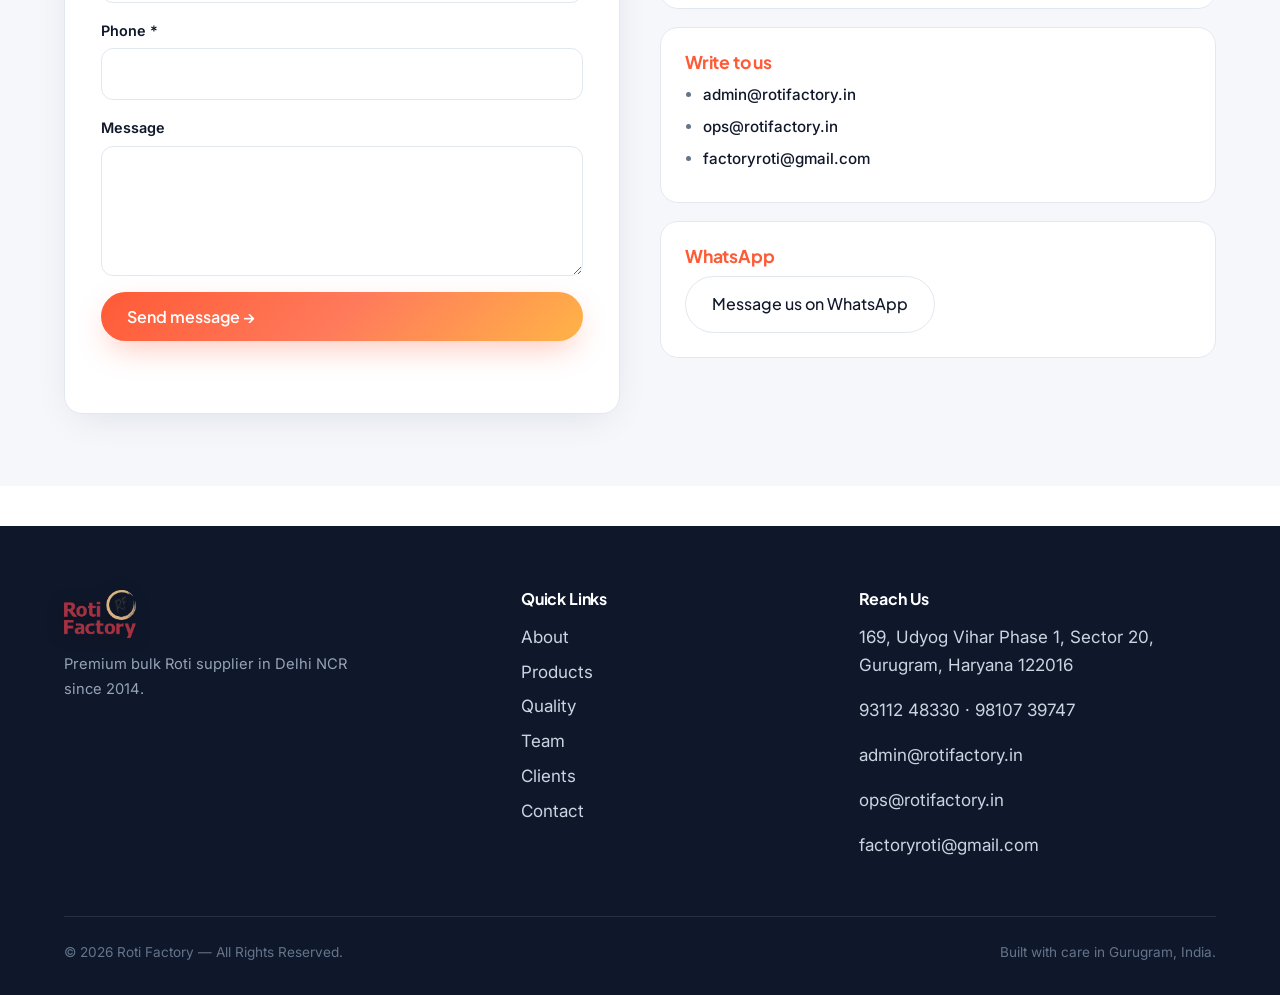
==== commit a0358f27: "Redesign: replace 4-page site with modern single-page design (all content preserved)" ====
--- a/contact-us.html
+++ b/contact-us.html
@@ -1,105 +1 @@
-<!doctype html>
-<html lang="en-IN">
-<head>
-<meta charset="utf-8">
-<meta name="viewport" content="width=device-width, initial-scale=1">
-<title>Contact Us - Roti Factory</title>
-<meta name="description" content="Contact Roti Factory, 169 Udyog Vihar Phase 1, Sector 20, Gurugram 122016 for bulk roti supply to catering, corporate, hotels and hospitals.">
-<meta name="theme-color" content="#f2eedf">
-<meta name="google-site-verification" content="p2x0LcrmNkjq-Ou--6rIGGnB3i4dapjcu4SXZLHtZ24">
-<meta property="og:type" content="website">
-<meta property="og:site_name" content="Roti Factory">
-<meta property="og:title" content="Contact Us - Roti Factory">
-<meta property="og:url" content="https://www.rotifactory.in/contact-us.html">
-<meta property="og:image" content="https://www.rotifactory.in/img/hero.jpg">
-<link rel="preconnect" href="https://fonts.googleapis.com">
-<link rel="preconnect" href="https://fonts.gstatic.com" crossorigin>
-<link href="https://fonts.googleapis.com/css2?family=Fraunces:wght@600;700&family=Inter:wght@400;500;600&display=swap" rel="stylesheet">
-<link rel="stylesheet" href="style.css?v=11">
-</head>
-<body>
-<header class="site-header">
-  <div class="wrap">
-    <a class="brand" href="index.html"><img src="img/logo.png" alt="Roti Factory" width="460" height="307"></a>
-    <button class="menu-btn" aria-label="Menu" aria-expanded="false">Menu</button>
-    <nav>
-      <ul>
-        <li><a href="index.html">Home</a></li>
-        <li><a href="products.html">Products</a></li>
-        <li><a href="quality-protocols.html">Quality Protocols</a></li>
-        <li><a href="contact-us.html" aria-current="page">Contact Us</a></li>
-      </ul>
-    </nav>
-  </div>
-</header>
-
-<main>
-  <div class="hero small">
-    <div class="wrap">
-      <div class="eyebrow" style="color:#f3d9ae">Contact Us</div>
-      <h1>Everyone loves to eat Rotis when someone else makes them</h1>
-    </div>
-  </div>
-
-  <section>
-    <div class="wrap">
-      <div class="split">
-        <div class="panel">
-          <h2>Get in Touch</h2>
-          <form id="contact-form" novalidate>
-            <!-- Get a free access key at https://web3forms.com (enter your email, key arrives by mail) and paste it below -->
-            <input type="hidden" name="access_key" value="d5fccc11-8921-42d3-9088-ae8025f32817">
-            <input type="hidden" name="subject" value="New enquiry from rotifactory.in">
-            <input type="hidden" name="from_name" value="Roti Factory Website">
-            <input type="checkbox" name="botcheck" class="hp" tabindex="-1" autocomplete="off" aria-hidden="true">
-            <label>Name
-              <input type="text" name="name" autocomplete="name">
-            </label>
-            <label>Email *
-              <input type="email" name="email" required autocomplete="email">
-            </label>
-            <label>Phone *
-              <input type="tel" name="phone" required autocomplete="tel">
-            </label>
-            <label>Message
-              <textarea name="message"></textarea>
-            </label>
-            <button class="btn" type="submit">Send</button>
-            <div id="form-status" role="status" aria-live="polite"></div>
-          </form>
-        </div>
-
-        <div>
-          <h2>Communication is the Key</h2>
-          <p>We strive to stay connected with our clients. If you have a question about our Rotis, or want to see if we match your specific needs, do send us a message, or give us a call.</p>
-          <p>We're always happy to meet new customers!</p>
-          <p><a class="btn" href="https://wa.me/919310078213" rel="noopener">Message us on WhatsApp</a></p>
-
-          <h3 style="margin-top:36px">Roti Factory</h3>
-          <p><a href="https://share.google/IOlHJ1TjLToH0IFwC" rel="noopener" title="View on Google Maps">169, Udyog Vihar Phase 1, Sector 20, Gurugram, Haryana 122016</a></p>
-          <p><strong>Call us on</strong></p>
-          <ul class="contact-list">
-            <li>For Institutional orders: <a href="tel:+919311248330">93112 48330</a> / <a href="tel:+919311248332">93112 48332</a></li>
-            <li>For any feedback / suggestion: <a href="tel:+919810739747">98107 39747</a></li>
-          </ul>
-          <p><strong>Write to us</strong></p>
-          <ul class="contact-list">
-            <li><a href="mailto:admin@rotifactory.in">admin@rotifactory.in</a></li>
-            <li><a href="mailto:ops@rotifactory.in">ops@rotifactory.in</a></li>
-            <li><a href="mailto:factoryroti@gmail.com">factoryroti@gmail.com</a></li>
-          </ul>
-        </div>
-      </div>
-    </div>
-  </section>
-</main>
-
-<footer class="site-footer">
-  <div class="wrap">
-    <div>Copyright &copy; 2026 Roti Factory - All Rights Reserved.</div>
-    <div><a href="https://share.google/IOlHJ1TjLToH0IFwC" rel="noopener" title="View on Google Maps">169, Udyog Vihar Phase 1, Sector 20, Gurugram, Haryana 122016</a></div>
-  </div>
-</footer>
-<script src="script.js?v=3"></script>
-</body>
-</html>
+<!doctype html><html lang="en-IN"><head><meta charset="utf-8"><meta http-equiv="refresh" content="0; url=index.html#contact"><title>Contact Us - Roti Factory</title><link rel="canonical" href="https://www.rotifactory.in/#contact"><script>window.location.replace("index.html#contact");</script></head><body><p>Redirecting to <a href="index.html#contact">Contact Us</a>...</p></body></html>
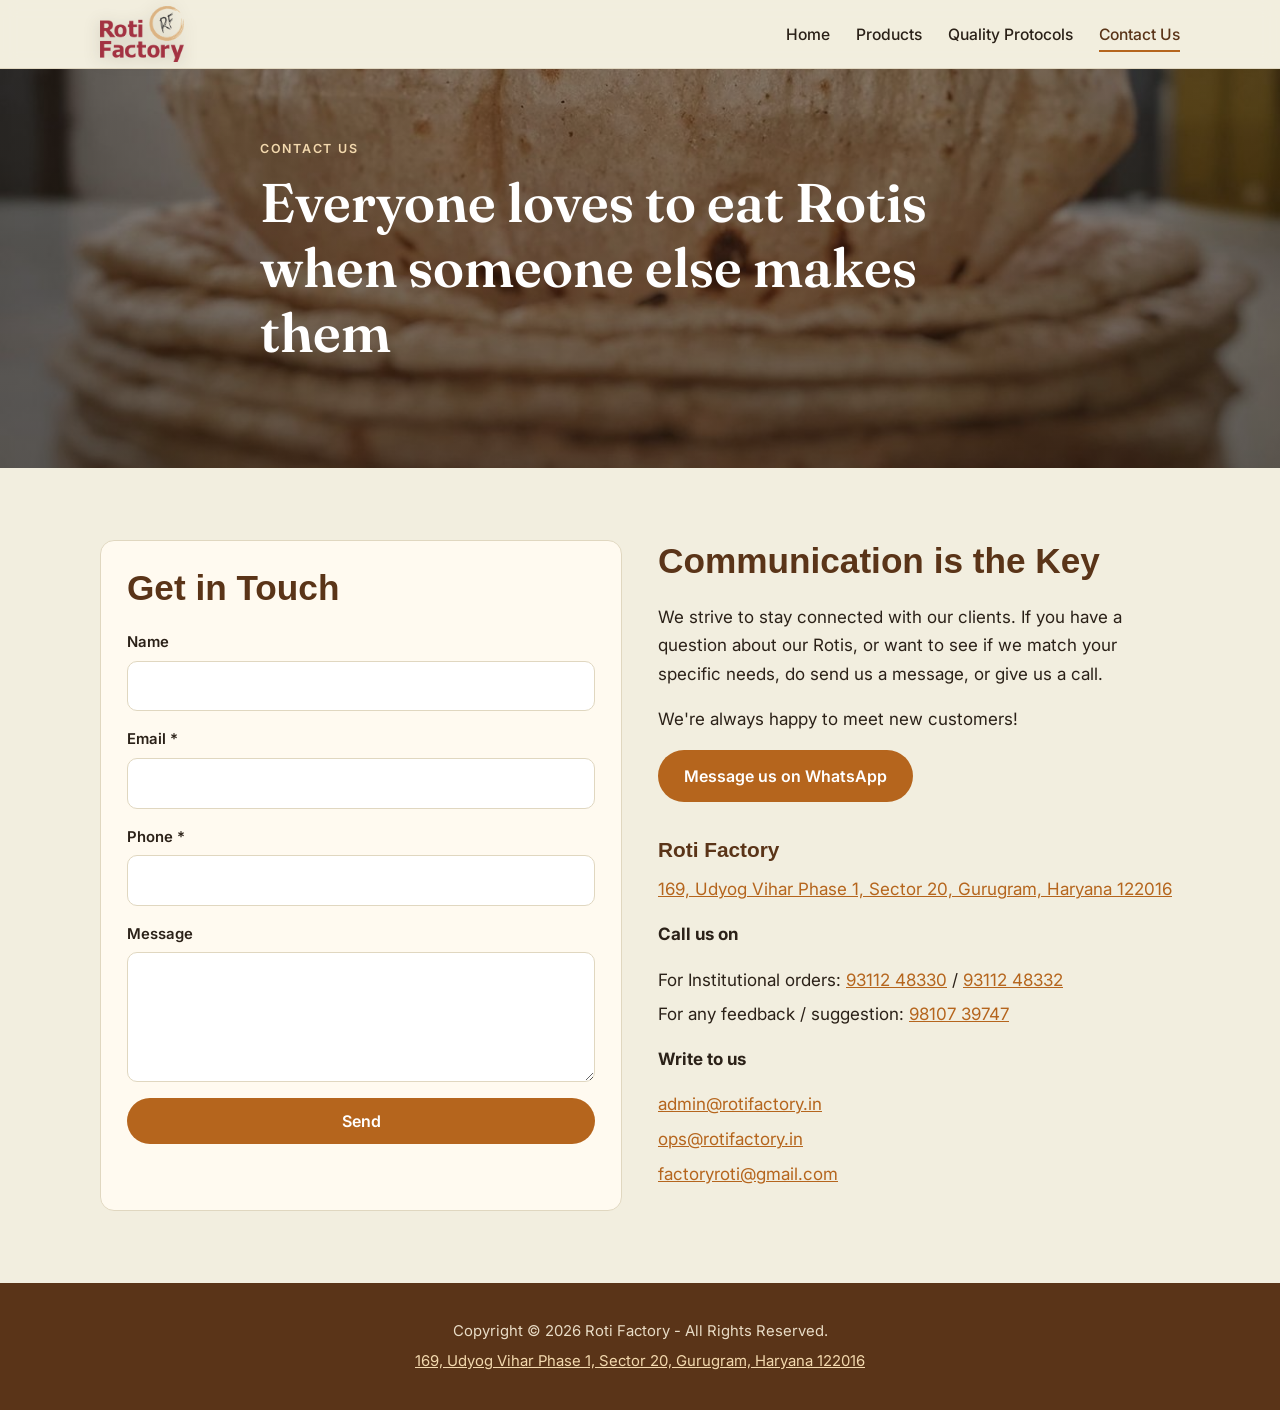
==== commit 8b31f28b: "Restore original 4-page site (revert modern redesign)" ====
--- a/contact-us.html
+++ b/contact-us.html
@@ -1 +1,105 @@
-<!doctype html><html lang="en-IN"><head><meta charset="utf-8"><meta http-equiv="refresh" content="0; url=index.html#contact"><title>Contact Us - Roti Factory</title><link rel="canonical" href="https://www.rotifactory.in/#contact"><script>window.location.replace("index.html#contact");</script></head><body><p>Redirecting to <a href="index.html#contact">Contact Us</a>...</p></body></html>+<!doctype html>
+<html lang="en-IN">
+<head>
+<meta charset="utf-8">
+<meta name="viewport" content="width=device-width, initial-scale=1">
+<title>Contact Us - Roti Factory</title>
+<meta name="description" content="Contact Roti Factory, 169 Udyog Vihar Phase 1, Sector 20, Gurugram 122016 for bulk roti supply to catering, corporate, hotels and hospitals.">
+<meta name="theme-color" content="#f2eedf">
+<meta name="google-site-verification" content="p2x0LcrmNkjq-Ou--6rIGGnB3i4dapjcu4SXZLHtZ24">
+<meta property="og:type" content="website">
+<meta property="og:site_name" content="Roti Factory">
+<meta property="og:title" content="Contact Us - Roti Factory">
+<meta property="og:url" content="https://www.rotifactory.in/contact-us.html">
+<meta property="og:image" content="https://www.rotifactory.in/img/hero.jpg">
+<link rel="preconnect" href="https://fonts.googleapis.com">
+<link rel="preconnect" href="https://fonts.gstatic.com" crossorigin>
+<link href="https://fonts.googleapis.com/css2?family=Fraunces:wght@600;700&family=Inter:wght@400;500;600&display=swap" rel="stylesheet">
+<link rel="stylesheet" href="style.css?v=12">
+</head>
+<body>
+<header class="site-header">
+  <div class="wrap">
+    <a class="brand" href="index.html"><img src="img/logo.png" alt="Roti Factory" width="460" height="307"></a>
+    <button class="menu-btn" aria-label="Menu" aria-expanded="false">Menu</button>
+    <nav>
+      <ul>
+        <li><a href="index.html">Home</a></li>
+        <li><a href="products.html">Products</a></li>
+        <li><a href="quality-protocols.html">Quality Protocols</a></li>
+        <li><a href="contact-us.html" aria-current="page">Contact Us</a></li>
+      </ul>
+    </nav>
+  </div>
+</header>
+
+<main>
+  <div class="hero small">
+    <div class="wrap">
+      <div class="eyebrow" style="color:#f3d9ae">Contact Us</div>
+      <h1>Everyone loves to eat Rotis when someone else makes them</h1>
+    </div>
+  </div>
+
+  <section>
+    <div class="wrap">
+      <div class="split">
+        <div class="panel">
+          <h2>Get in Touch</h2>
+          <form id="contact-form" novalidate>
+            <!-- Get a free access key at https://web3forms.com (enter your email, key arrives by mail) and paste it below -->
+            <input type="hidden" name="access_key" value="d5fccc11-8921-42d3-9088-ae8025f32817">
+            <input type="hidden" name="subject" value="New enquiry from rotifactory.in">
+            <input type="hidden" name="from_name" value="Roti Factory Website">
+            <input type="checkbox" name="botcheck" class="hp" tabindex="-1" autocomplete="off" aria-hidden="true">
+            <label>Name
+              <input type="text" name="name" autocomplete="name">
+            </label>
+            <label>Email *
+              <input type="email" name="email" required autocomplete="email">
+            </label>
+            <label>Phone *
+              <input type="tel" name="phone" required autocomplete="tel">
+            </label>
+            <label>Message
+              <textarea name="message"></textarea>
+            </label>
+            <button class="btn" type="submit">Send</button>
+            <div id="form-status" role="status" aria-live="polite"></div>
+          </form>
+        </div>
+
+        <div>
+          <h2>Communication is the Key</h2>
+          <p>We strive to stay connected with our clients. If you have a question about our Rotis, or want to see if we match your specific needs, do send us a message, or give us a call.</p>
+          <p>We're always happy to meet new customers!</p>
+          <p><a class="btn" href="https://wa.me/919310078213" rel="noopener">Message us on WhatsApp</a></p>
+
+          <h3 style="margin-top:36px">Roti Factory</h3>
+          <p><a href="https://share.google/IOlHJ1TjLToH0IFwC" rel="noopener" title="View on Google Maps">169, Udyog Vihar Phase 1, Sector 20, Gurugram, Haryana 122016</a></p>
+          <p><strong>Call us on</strong></p>
+          <ul class="contact-list">
+            <li>For Institutional orders: <a href="tel:+919311248330">93112 48330</a> / <a href="tel:+919311248332">93112 48332</a></li>
+            <li>For any feedback / suggestion: <a href="tel:+919810739747">98107 39747</a></li>
+          </ul>
+          <p><strong>Write to us</strong></p>
+          <ul class="contact-list">
+            <li><a href="mailto:admin@rotifactory.in">admin@rotifactory.in</a></li>
+            <li><a href="mailto:ops@rotifactory.in">ops@rotifactory.in</a></li>
+            <li><a href="mailto:factoryroti@gmail.com">factoryroti@gmail.com</a></li>
+          </ul>
+        </div>
+      </div>
+    </div>
+  </section>
+</main>
+
+<footer class="site-footer">
+  <div class="wrap">
+    <div>Copyright &copy; 2026 Roti Factory - All Rights Reserved.</div>
+    <div><a href="https://share.google/IOlHJ1TjLToH0IFwC" rel="noopener" title="View on Google Maps">169, Udyog Vihar Phase 1, Sector 20, Gurugram, Haryana 122016</a></div>
+  </div>
+</footer>
+<script src="script.js?v=5"></script>
+</body>
+</html>
--- a/style.css
+++ b/style.css
@@ -0,0 +1,138 @@
+:root{
+  --bg:#f2eedf;
+  --card:#fffaf0;
+  --ink:#2b2118;
+  --muted:#6e6152;
+  --accent:#b5651d;
+  --deep:#5a3418;
+  --line:#e0d7c0;
+  --radius:14px;
+  --max:1120px;
+}
+*{box-sizing:border-box}
+html{scroll-behavior:smooth}
+body{margin:0;background:var(--bg);color:var(--ink);font-family:"Inter",system-ui,-apple-system,"Segoe UI",Roboto,sans-serif;line-height:1.65;font-size:17px}
+img{max-width:100%;display:block}
+a{color:var(--accent)}
+h1,h2,h3,h4{font-family:Arial,Helvetica,sans-serif;line-height:1.2;color:var(--deep);margin:0 0 .6em}
+h1{font-family:"Fraunces",Georgia,serif}
+h1{font-size:clamp(2rem,5vw,3.4rem);font-weight:600}
+h2{font-size:clamp(1.6rem,3.2vw,2.2rem);font-weight:600}
+h3{font-size:1.3rem;font-weight:600}
+p{margin:0 0 1em}
+.wrap{max-width:var(--max);margin:0 auto;padding:0 20px}
+
+/* header */
+.site-header{position:sticky;top:0;z-index:20;background:rgba(242,238,223,.94);backdrop-filter:blur(8px);border-bottom:1px solid var(--line)}
+.site-header .wrap{display:flex;align-items:center;justify-content:space-between;min-height:68px}
+.brand{display:flex;align-items:center;text-decoration:none;line-height:0}
+.brand img{height:56px;width:auto;display:block;filter:drop-shadow(0 3px 8px rgba(43,33,24,.22))}
+nav ul{list-style:none;display:flex;gap:26px;margin:0;padding:0}
+nav a{color:var(--ink);text-decoration:none;font-weight:500;font-size:.98rem;padding:6px 0;border-bottom:2px solid transparent}
+nav a:hover,nav a[aria-current="page"]{border-color:var(--accent);color:var(--deep)}
+.menu-btn{display:none;background:none;border:1px solid var(--line);border-radius:8px;padding:8px 12px;font-size:1rem;cursor:pointer;color:var(--deep)}
+@media(max-width:760px){
+  .menu-btn{display:block}
+  nav{position:absolute;left:0;right:0;top:100%;background:var(--bg);border-bottom:1px solid var(--line);display:none}
+  nav.open{display:block}
+  nav ul{flex-direction:column;gap:0;padding:8px 20px 16px}
+  nav a{display:block;padding:12px 0}
+}
+
+/* hero */
+.hero{position:relative;color:#fff;background:#3a2615 center/cover no-repeat;background-image:linear-gradient(rgba(35,20,8,.55),rgba(35,20,8,.65)),url("img/hero.jpg");min-height:62vh;display:flex;align-items:center}
+.hero.small{min-height:34vh}
+.hero .wrap{padding-top:70px;padding-bottom:70px}
+.hero h1{color:#fff;max-width:760px}
+.btn{display:inline-block;background:var(--accent);color:#fff;text-decoration:none;font-weight:600;padding:13px 26px;border-radius:999px;border:0;cursor:pointer;font-size:1rem;font-family:inherit;transition:background .15s,transform .15s}
+.btn:hover{background:var(--deep);transform:translateY(-1px)}
+.btn.ghost{background:transparent;border:1.5px solid var(--accent);color:var(--accent)}
+.btn.ghost:hover{background:var(--accent);color:#fff}
+
+/* sections */
+section{padding:72px 0}
+section.alt{background:var(--card);border-top:1px solid var(--line);border-bottom:1px solid var(--line)}
+.eyebrow{text-transform:uppercase;letter-spacing:.14em;font-size:.78rem;font-weight:600;color:var(--accent);margin-bottom:10px}
+.grid{display:grid;gap:26px}
+.grid.three{grid-template-columns:repeat(3,1fr)}
+.grid.two{grid-template-columns:repeat(2,1fr)}
+.grid.four{grid-template-columns:repeat(4,1fr)}
+@media(max-width:900px){.grid.three,.grid.four{grid-template-columns:1fr 1fr}}
+@media(max-width:620px){.grid.three,.grid.two,.grid.four{grid-template-columns:1fr}}
+.card{background:var(--card);border:1px solid var(--line);border-radius:var(--radius);overflow:hidden;display:flex;flex-direction:column}
+section.alt .card{background:var(--bg)}
+.card .img{aspect-ratio:4/3;background:#e7dfc8;overflow:hidden}
+.card .img img{width:100%;height:100%;object-fit:cover}
+.card .body{padding:22px 22px 26px;display:flex;flex-direction:column;gap:6px;flex:1}
+.card .body .btn{align-self:flex-start;margin-top:auto}
+.lede{font-size:1.15rem;color:var(--muted);max-width:720px}
+
+/* client logos */
+.clients{display:grid;grid-template-columns:repeat(6,1fr);gap:22px;align-items:center;margin-top:30px}
+.clients img{width:100%;height:70px;object-fit:contain}
+@media(max-width:900px){.clients{grid-template-columns:repeat(4,1fr)}}
+@media(max-width:620px){.clients{grid-template-columns:repeat(3,1fr);gap:16px}
+  .clients img{height:52px}}
+
+/* team */
+.person{background:var(--card);border:1px solid var(--line);border-radius:var(--radius);padding:24px;text-align:center}
+.avatar{width:54px;height:54px;border-radius:50%;background:var(--accent);color:#fff;display:grid;place-items:center;font-family:Arial,Helvetica,sans-serif;font-weight:700;font-size:1.2rem;margin:0 auto 14px}
+.person h3{margin-bottom:.3em;font-weight:700}
+.person p{color:var(--muted);font-size:.97rem;margin:0}
+
+/* content pages */
+.block{padding:56px 0;border-bottom:1px solid var(--line)}
+.block:last-of-type{border-bottom:0}
+.block ul{padding-left:1.2em;margin:0 0 1em}
+.block li{margin-bottom:.55em}
+.split{display:grid;grid-template-columns:1fr 1fr;gap:36px;align-items:start}
+@media(max-width:820px){.split{grid-template-columns:1fr}}
+.photo{border-radius:var(--radius);overflow:hidden;background:#e7dfc8;aspect-ratio:16/10}
+.photo img{width:100%;height:100%;object-fit:cover}
+.photo.seal{display:flex;align-items:center;justify-content:center;background:transparent}
+.photo.seal img{width:auto;height:auto;max-width:82%;max-height:86%;object-fit:contain}
+.panel{background:var(--card);border:1px solid var(--line);border-radius:var(--radius);padding:26px}
+.product{padding:26px;background:var(--card);border:1px solid var(--line);border-radius:var(--radius)}
+.product p{margin:0;color:var(--muted)}
+.toc{display:flex;flex-wrap:wrap;gap:10px;margin:24px 0 0}
+.toc a{background:var(--card);border:1px solid var(--line);color:var(--deep);text-decoration:none;padding:7px 16px;border-radius:999px;font-size:.92rem}
+.toc a:hover{border-color:var(--accent)}
+:target{scroll-margin-top:90px}
+
+/* contact */
+form{display:grid;gap:16px}
+label{font-weight:600;font-size:.93rem;display:grid;gap:6px}
+input,textarea{font:inherit;padding:12px 14px;border:1px solid var(--line);border-radius:10px;background:#fff;color:var(--ink)}
+input:focus,textarea:focus{outline:2px solid var(--accent);outline-offset:1px}
+textarea{min-height:130px;resize:vertical}
+.hp{position:absolute;left:-9999px}
+input.invalid,textarea.invalid{border-color:#b3261e;background:#fff7f5}
+#form-status.err{color:#b3261e}
+#form-status{font-weight:500;min-height:1.4em}
+#form-status.ok{color:#2f7a3a}
+#form-status.err{color:#b3261e}
+.contact-list{list-style:none;padding:0;margin:0 0 1em}
+.contact-list li{margin-bottom:.4em}
+
+/* entrance animations — opacity/transform only (GPU-cheap, no lag) */
+html.js .rv{opacity:0}
+html.js .rv.in{animation:rvUp .8s cubic-bezier(.22,.61,.36,1) both}
+html.js .rv.l.in{animation-name:rvLeft}
+html.js .rv.r.in{animation-name:rvRight}
+html.js .rv .img img,html.js .rv .photo img{transform:scale(1.06)}
+html.js .rv.in .img img,html.js .rv.in .photo img{animation:rvSettle 1.6s ease-out both}
+@keyframes rvUp{from{opacity:0;transform:translateY(26px)}to{opacity:1;transform:none}}
+@keyframes rvLeft{from{opacity:0;transform:translate(-44px,14px)}to{opacity:1;transform:none}}
+@keyframes rvRight{from{opacity:0;transform:translate(44px,14px)}to{opacity:1;transform:none}}
+@keyframes rvSettle{from{transform:scale(1.06)}to{transform:scale(1)}}
+@media(prefers-reduced-motion:reduce){
+  html.js .rv{opacity:1}
+  html.js .rv.in,.rv.in *{animation:none}
+  html.js .rv .img img,html.js .rv .photo img{transform:none;animation:none}
+}
+
+/* footer */
+.site-footer{background:var(--deep);color:#e9dcc6;padding:36px 0;font-size:.93rem}
+.site-footer a{color:#f3d9ae}
+.site-footer .wrap{display:flex;flex-direction:column;align-items:center;text-align:center;gap:6px}
+
